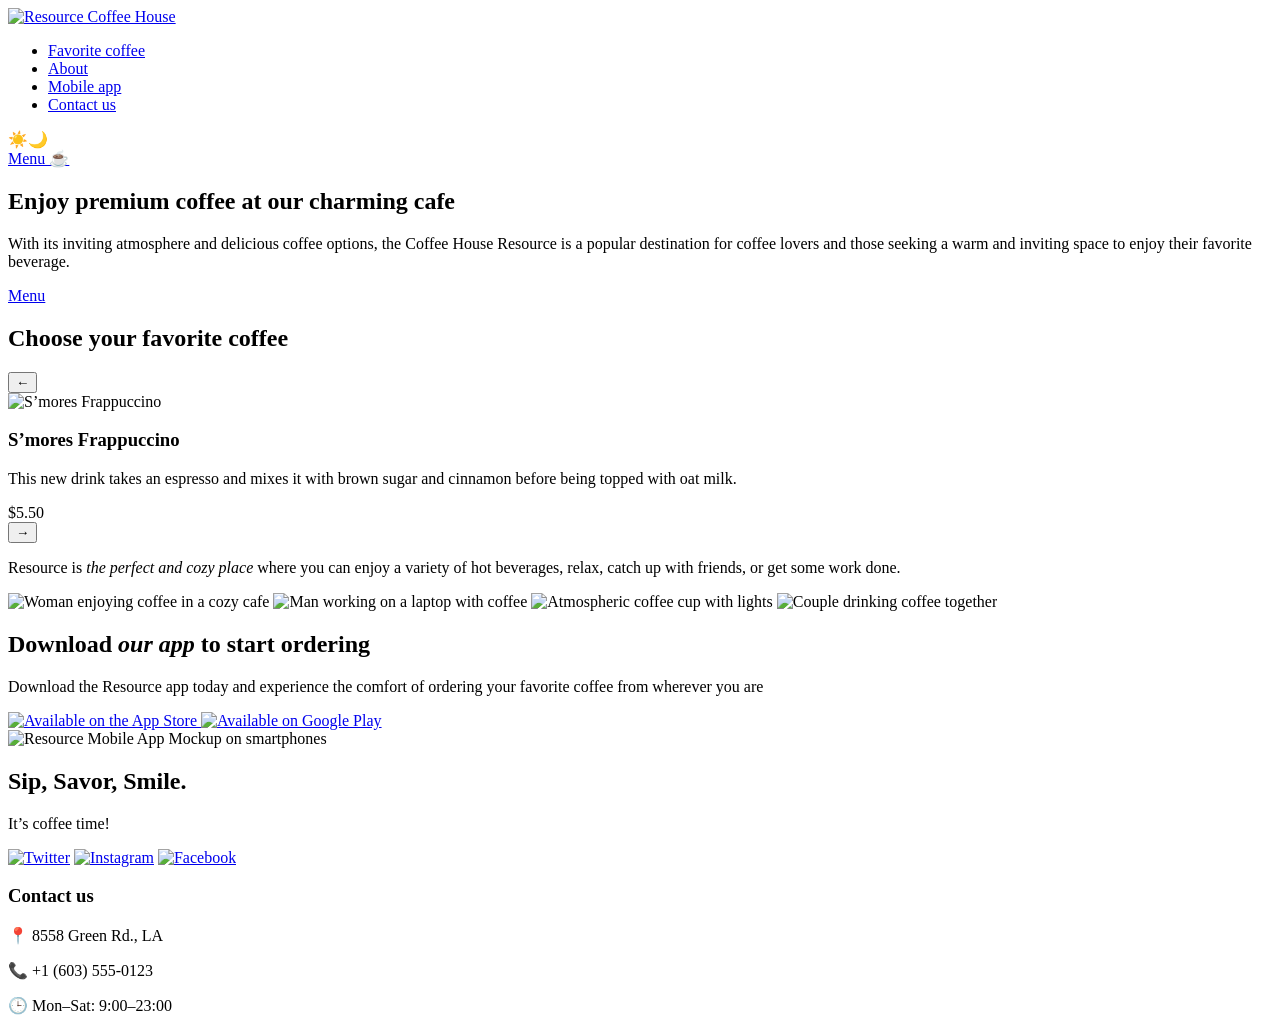
==== index.html @ 3dd4e433 "feat(index): add semantic layout and structure for home page" ====
<!DOCTYPE html>
<html lang="ru">
<head>
    <meta charset="UTF-8">
    <meta name="viewport" content="width=device-width, initial-scale=1.0">
    <title>Resource Coffee House</title>
    <link rel="stylesheet" href="style.css">
</head>

<body>

    <!-- Шапка сайта -->
    <header class="header">
        <nav class="nav">
            <!-- Логотип-картинка -->
            <a href="#" class="logo">
                <img src="logo.png" alt="Resource Coffee House">
            </a>
            
            <!-- Навигационное меню -->
            <ul class="nav-list">
                <li><a href="#favorite">Favorite coffee</a></li>
                <li><a href="#about">About</a></li>
                <li><a href="#mobile">Mobile app</a></li>
                <li><a href="#contact">Contact us</a></li>
            </ul>

            <!-- Правая часть: тема и кнопка меню -->
            <div class="nav-right">
                <div class="theme-switch">☀️🌙</div>
                <a href="#menu" class="menu-link">Menu ☕</a>
            </div>
        </nav>
    </header>

    <!-- Главный экран (Hero) -->
    <main>
        <section class="hero">
            <div class="hero-content">
                <h1>Enjoy premium coffee at our charming cafe</h1>
                <p>With its inviting atmosphere and delicious coffee options, the Coffee House Resource is a popular destination for coffee lovers and those seeking a warm and inviting space to enjoy their favorite beverage.</p>
                <a href="#menu" class="btn">Menu</a>
            </div>
        </section>

    <!-- Секция выбора любимого кофе -->
        <section class="favorite" id="favorite">
            <h2>Choose your favorite coffee</h2>
            <div class="slider-container">
                <button class="slider-btn prev">←</button>
                <div class="coffee-card">
                    <img src="coffee-drink.png" alt="S’mores Frappuccino">
                    <h3>S’mores Frappuccino</h3>
                    <p>This new drink takes an espresso and mixes it with brown sugar and cinnamon before being topped with oat milk.</p>
                    <span class="price">$5.50</span>
                </div>
                <button class="slider-btn next">→</button>
            </div>
        </section>

        <!-- Секция «О нас» (About) -->
        <section class="about" id="about">
            <p class="about-text">
                Resource is <em>the perfect and cozy place</em> where you can enjoy a variety of hot beverages, relax, catch up with friends, or get some work done.
            </p>
            <div class="about-grid">
                <img src="about-1.jpg" alt="Woman enjoying coffee in a cozy cafe">
                <img src="about-2.jpg" alt="Man working on a laptop with coffee">
                <img src="about-3.jpg" alt="Atmospheric coffee cup with lights">
                <img src="about-4.jpg" alt="Couple drinking coffee together">
            </div>
        </section>

        <!-- Секция мобильного приложения (Mobile app) -->
        <section class="mobile-app" id="mobile">
            <div class="app-content">
                <div class="app-info">
                    <h2>Download <em>our app</em> to start ordering</h2>
                    <p>Download the Resource app today and experience the comfort of ordering your favorite coffee from wherever you are</p>
                    <div class="app-buttons">
                        <a href="#" class="store-btn">
                            <img src="app-store.png" alt="Available on the App Store">
                        </a>
                        <a href="#" class="store-btn">
                            <img src="google-play.png" alt="Available on Google Play">
                        </a>
                    </div>
                </div>
                <div class="app-images">
                    <img src="phones-mockup.png" alt="Resource Mobile App Mockup on smartphones">
                </div>
            </div>
        </section>
    </main>
    
        <!-- Подвал сайта (Footer) -->
        <footer class="footer" id="contact">
            <div class="footer-left">
                <h2>Sip, Savor, Smile.</h2>
                <p class="footer-subtitle">It’s coffee time!</p>
                <div class="socials">
                    <a href="#" class="social-icon"><img src="twitter.svg" alt="Twitter"></a>
                    <a href="#" class="social-icon"><img src="instagram.svg" alt="Instagram"></a>
                    <a href="#" class="social-icon"><img src="facebook.svg" alt="Facebook"></a>
                </div>
            </div>
            <div class="footer-right">
                <h3>Contact us</h3>
                <p>📍 8558 Green Rd., LA</p>
                <p>📞 +1 (603) 555-0123</p>
                <p>🕒 Mon–Sat: 9:00–23:00</p>
            </div>
        </footer>

</body>
</html>
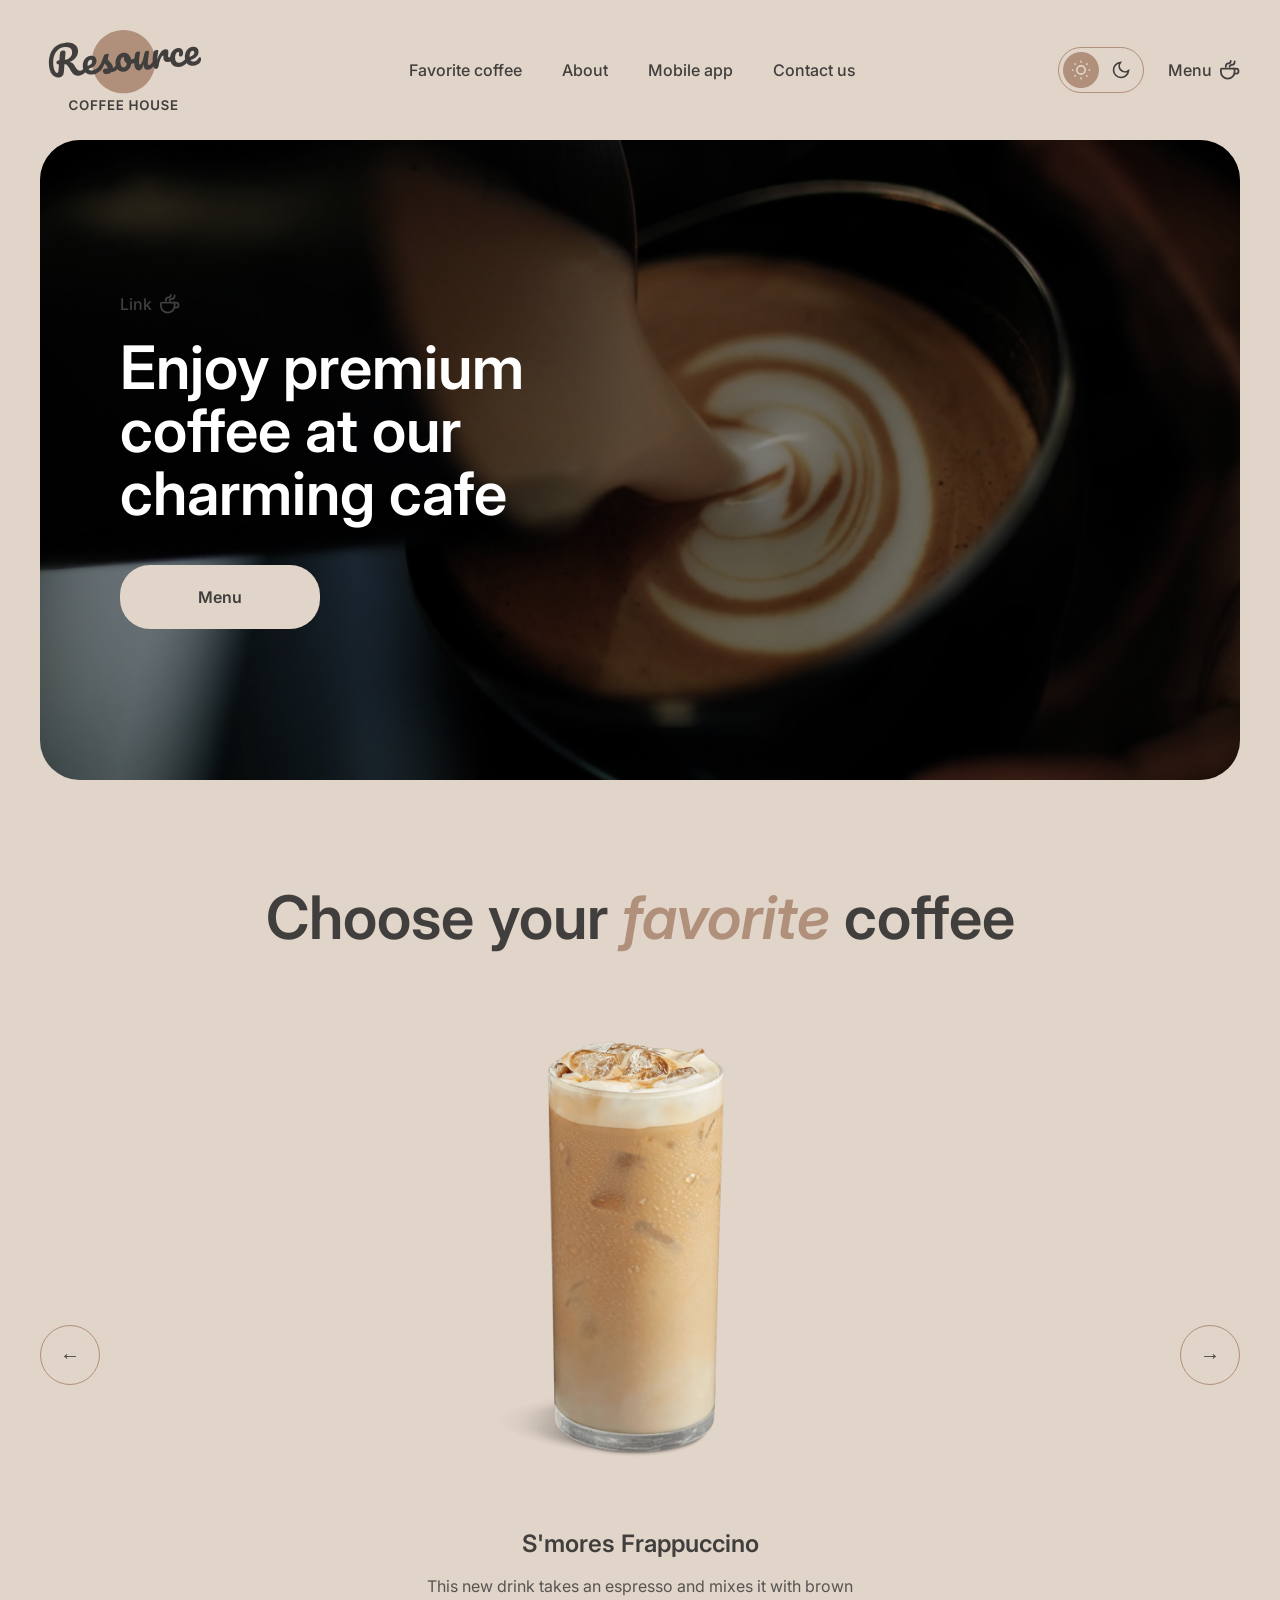
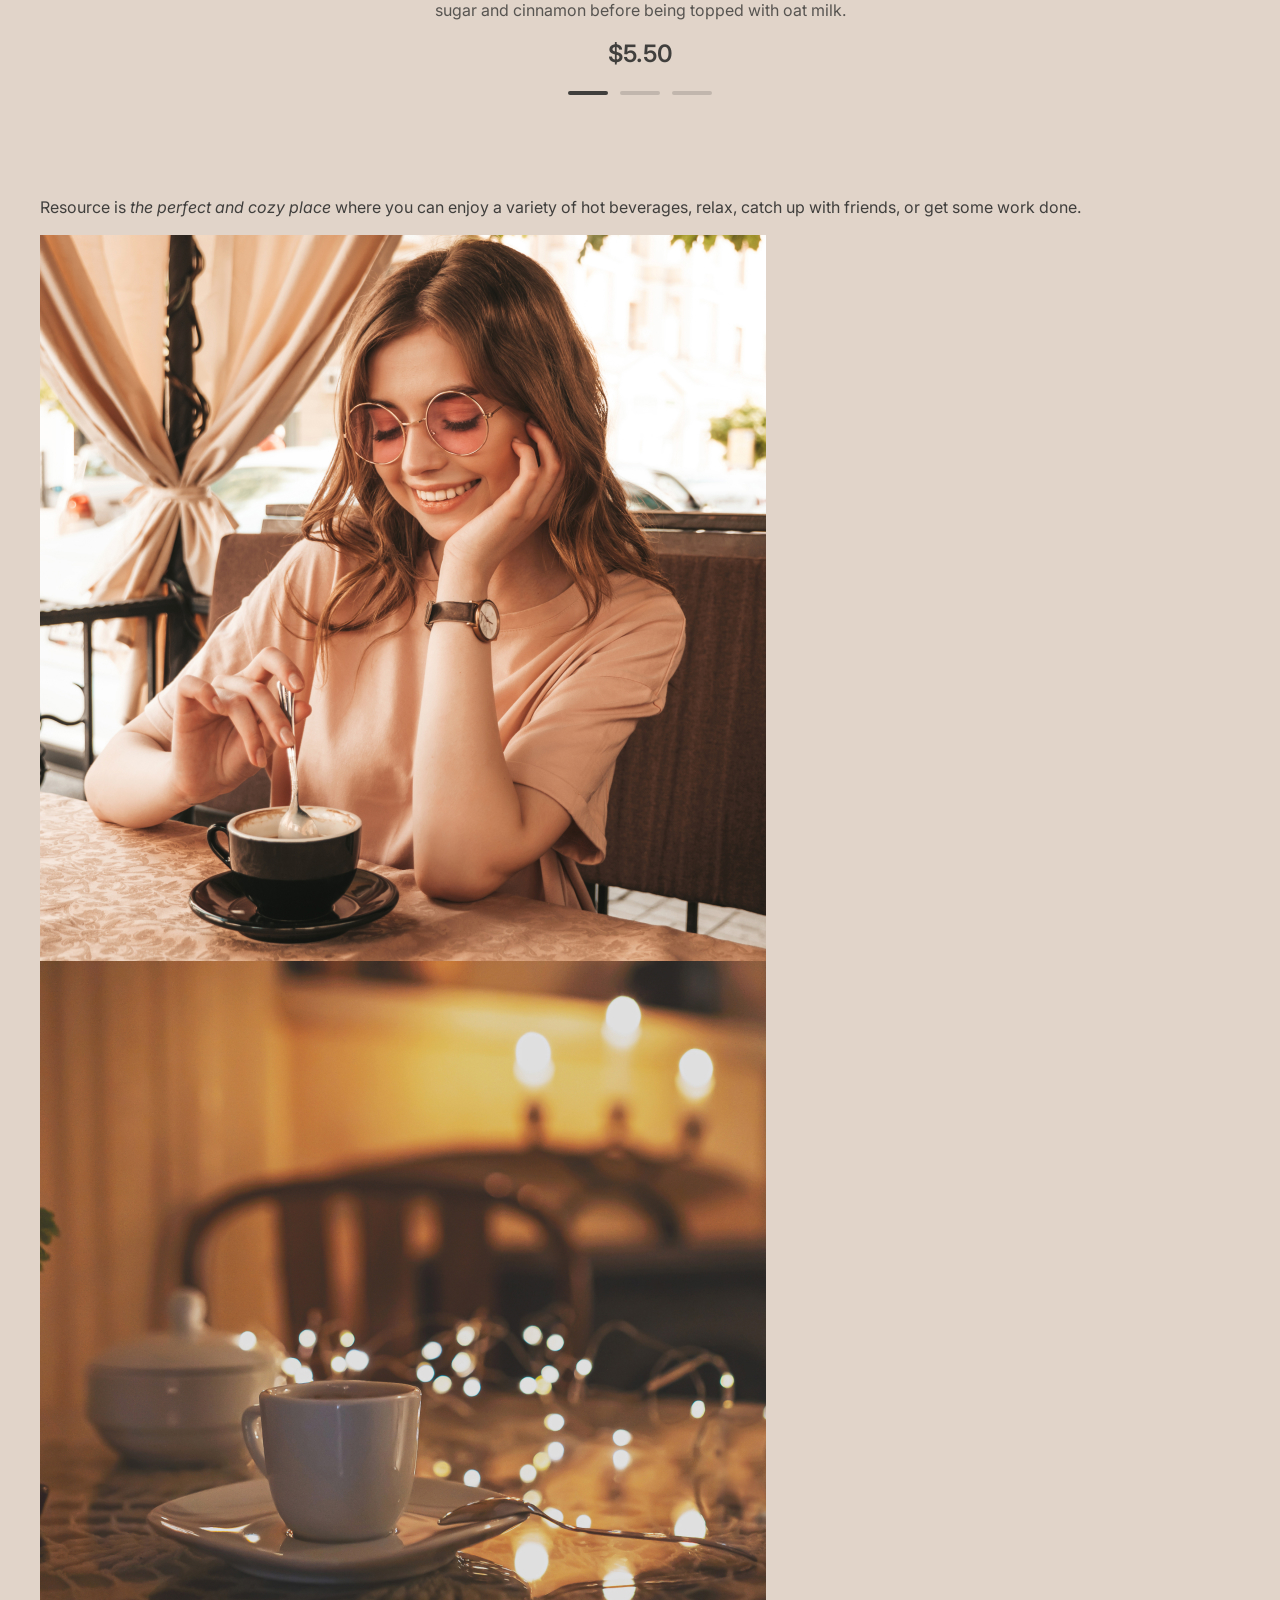
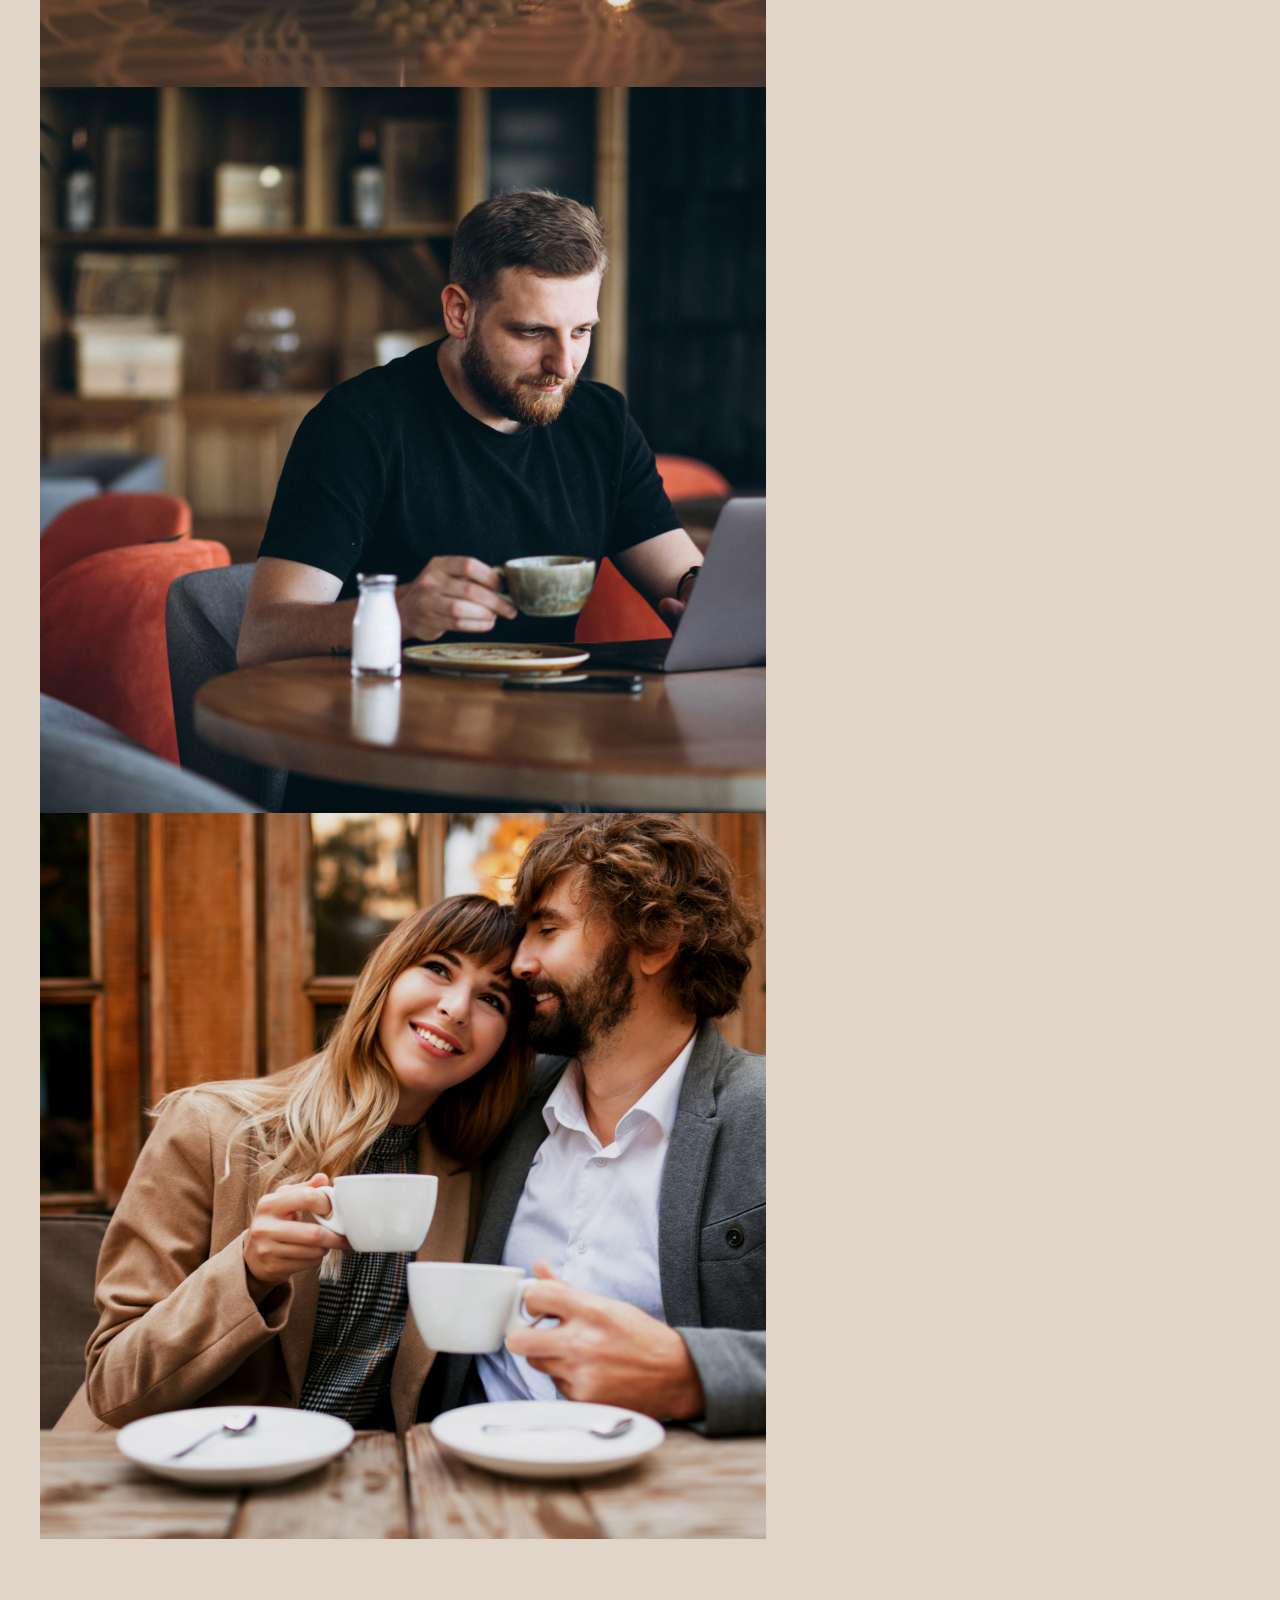
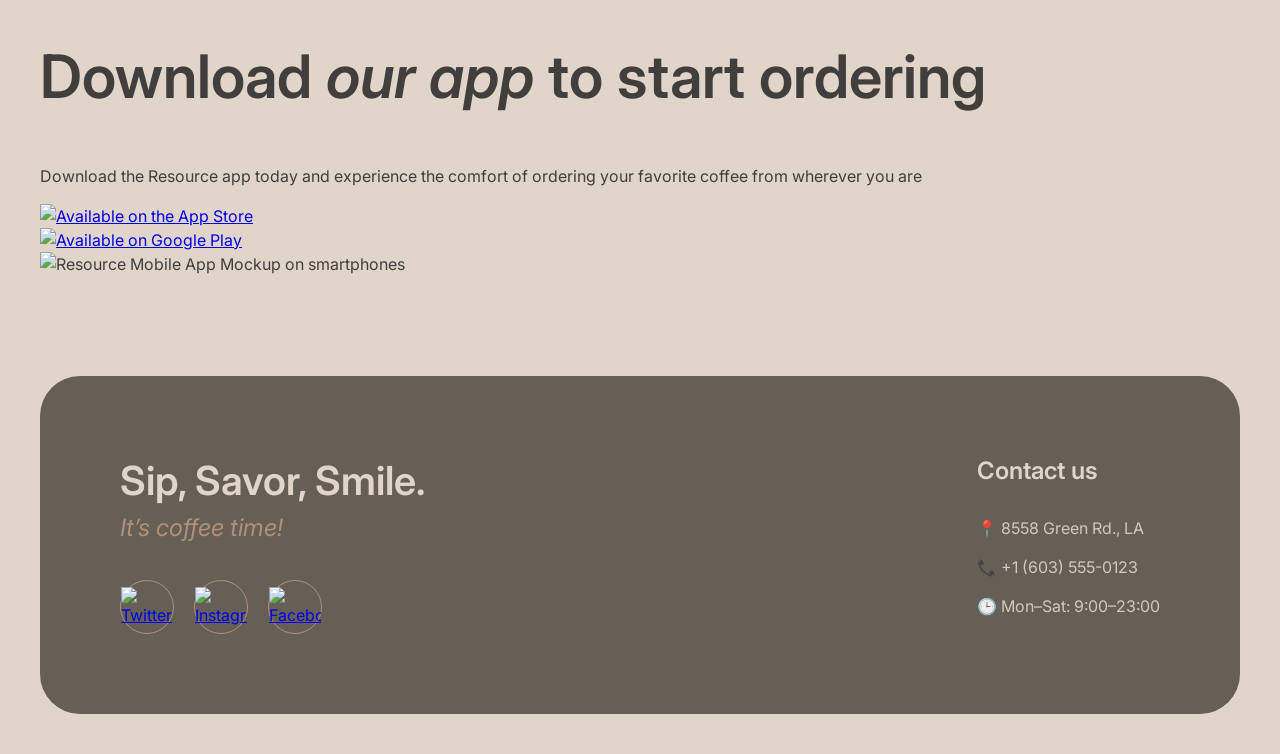
==== commit 8a03335f: "Fix favorite coffee slider layout and adaptive positioning" ====
--- a/index.html
+++ b/index.html
@@ -15,7 +15,7 @@
         <nav class="nav">
             <!-- Логотип-картинка -->
             <a href="#" class="logo">
-                <img src="logo.png" alt="Resource Coffee House">
+                <img src="logo.svg" alt="Resource Coffee House">
             </a>
             
             <!-- Навигационное меню -->
@@ -26,38 +26,72 @@
                 <li><a href="#contact">Contact us</a></li>
             </ul>
 
-            <!-- Правая часть: тема и кнопка меню -->
-            <div class="nav-right">
-                <div class="theme-switch">☀️🌙</div>
-                <a href="#menu" class="menu-link">Menu ☕</a>
-            </div>
+    <!-- Правая часть: тема и кнопка меню -->
+<div class="header-right">
+    <!-- Переключатель темы (солнце и луна) -->
+    <div class="theme-switch">
+        <button class="theme-option active" aria-label="Light mode">
+            <!-- Иконка солнца -->
+            <svg width="20" height="20" viewBox="0 0 24 24" fill="none" stroke="currentColor" stroke-width="2"><circle cx="12" cy="12" r="5"/><path d="M12 1v2M12 21v2M4.22 4.22l1.42 1.42M18.36 18.36l1.42 1.42M1 12h2M21 12h2M4.22 19.78l1.42-1.42M18.36 5.64l1.42-1.42"/></svg>
+        </button>
+        <button class="theme-option" aria-label="Dark mode">
+            <!-- Иконка луны -->
+            <svg width="20" height="20" viewBox="0 0 24 24" fill="none" stroke="currentColor" stroke-width="2"><path d="M21 12.79A9 9 0 1 1 11.21 3 7 7 0 0 0 21 12.79z"/></svg>
+        </button>
+    </div>
+
+    <!-- Кнопка меню с чашечкой -->
+    <a href="menu.html" class="menu-link-btn">
+        Menu
+        <img src="Menu cup.svg" alt="Cup" class="menu-icon">
+    </a>
+</div>
         </nav>
     </header>
 
-    <!-- Главный экран (Hero) -->
-    <main>
-        <section class="hero">
-            <div class="hero-content">
-                <h1>Enjoy premium coffee at our charming cafe</h1>
-                <p>With its inviting atmosphere and delicious coffee options, the Coffee House Resource is a popular destination for coffee lovers and those seeking a warm and inviting space to enjoy their favorite beverage.</p>
-                <a href="#menu" class="btn">Menu</a>
-            </div>
-        </section>
+        <!-- Главный экран (Hero) -->
+        <main>
+            <section class="hero">
+                <div class="hero-content">
+                    <!-- Верхняя ссылка с иконкой чашечки -->
+                    <a href="menu.html" class="hero-link-top">
+                        Link <img src="Menu cup.svg" alt="Cup" class="menu-icon">
+                    </a>
+            
+                     <h1 class="hero-title">Enjoy premium<br>coffee at our<br>charming cafe</h1>
+            
+                     <!-- Большая кнопка Menu размером 200x64px -->
+                    <a href="menu.html" class="hero-btn">Menu</a>
+                </div>
+            </section>
 
     <!-- Секция выбора любимого кофе -->
-        <section class="favorite" id="favorite">
-            <h2>Choose your favorite coffee</h2>
-            <div class="slider-container">
-                <button class="slider-btn prev">←</button>
-                <div class="coffee-card">
-                    <img src="coffee-drink.png" alt="S’mores Frappuccino">
-                    <h3>S’mores Frappuccino</h3>
-                    <p>This new drink takes an espresso and mixes it with brown sugar and cinnamon before being topped with oat milk.</p>
-                    <span class="price">$5.50</span>
-                </div>
-                <button class="slider-btn next">→</button>
+<section class="favorite">
+    <h2>Choose your <em class="accent">favorite</em> coffee</h2>
+
+    <div class="slider-container">
+        <!-- Кнопка «Назад» -->
+        <button class="slider-btn prev" aria-label="Previous slide">&#8592;</button>
+
+        <!-- Карточка напитка -->
+        <div class="coffee-card">
+            <img src="coffee-slider-1.png" alt="S'mores Frappuccino">
+            <h3>S'mores Frappuccino</h3>
+            <p>This new drink takes an espresso and mixes it with brown sugar and cinnamon before being topped with oat milk.</p>
+            <div class="price">$5.50</div>
+
+            <!-- Индикаторы слайдера (3 полоски) -->
+            <div class="slider-pagination">
+                <span class="bullet active"></span>
+                <span class="bullet"></span>
+                <span class="bullet"></span>
             </div>
-        </section>
+        </div>
+
+        <!-- Кнопка «Вперед» -->
+        <button class="slider-btn next" aria-label="Next slide">&#8594;</button>
+    </div>
+</section>
 
         <!-- Секция «О нас» (About) -->
         <section class="about" id="about">
--- a/style.css
+++ b/style.css
@@ -0,0 +1,545 @@
+/* ==========================
+   БАЗОВЫЕ НАСТРОЙКИ И ПЕРЕМЕННЫЕ
+   ========================== */
+@import url('https://fonts.googleapis.com/css2?family=Inter:wght@400;500;600&display=swap');
+
+:root {
+    --text-primary: #403F3D;
+    --text-inverse: #E1D4C9;
+    --accent-color: #B0907A;
+    --bg-color: #E1D4C9;
+    --card-bg: #665F55;
+    --overlay-bg: rgba(64, 63, 61, 0.8);
+    --border-primary: #C1B6AD;
+    --border-inverse: #665F55;
+    --footer-bg: #665F55;
+    --footer-text: #E1D4C9;
+}
+
+.dark-theme {
+    --text-primary: #E1D4C9;
+    --text-inverse: #E1D4C9;
+    --accent-color: #B0907A;
+    --bg-color: #292826;
+    --card-bg: #403F3D;
+    --overlay-bg: rgba(41, 40, 38, 0.8);
+    --border-primary: #665F55;
+    --border-inverse: #C1B6AD;
+    --footer-bg: #403F3D;
+    --footer-text: #E1D4C9;
+}
+
+*, *::before, *::after {
+    box-sizing: border-box;
+}
+
+body {
+    margin: 0;
+    /* Сверху 20px (до шапки), по бокам 40px, снизу 40px (от футера до края) */
+    padding: 20px 40px 40px 40px;
+    background-color: var(--bg-color);
+    color: var(--text-primary);
+    font-family: 'Inter', sans-serif;
+    font-size: 16px;
+    font-weight: 400;
+    line-height: 150%;
+    transition: background-color 0.3s ease, color 0.3s ease;
+}
+
+/* Типографика */
+h1, .heading-1 { font-size: 72px; font-weight: 600; line-height: 105%; }
+h2, .heading-2 { font-size: 60px; font-weight: 600; line-height: 125%; }
+h3, .heading-3 { font-size: 24px; font-weight: 600; line-height: 125%; }
+h1 em, h2 em, .accent { font-style: italic; }
+
+img {
+    max-width: 100%;
+    display: block;
+}
+
+/* ==========================
+   ШАПКА (HEADER)
+   ========================== */
+.header {
+    width: 100%;
+    margin-bottom: 20px; /* 20px от шапки до Hero-блока */
+    display: flex;
+    justify-content: space-between;
+    align-items: center;
+}
+
+.nav {
+    width: 100%;
+    display: flex;
+    align-items: center;
+    justify-content: space-between;
+}
+
+.logo img {
+    height: 100px; 
+    display: block;
+}
+
+.nav-list {
+    display: flex;
+    gap: 40px;
+    list-style: none;
+    margin: 0;
+    padding: 0;
+}
+
+.nav-list a {
+    text-decoration: none;
+    color: var(--text-primary);
+    font-size: 16px;
+    font-weight: 500;
+    transition: color 0.2s ease;
+}
+
+.nav-list a:hover {
+    color: var(--accent-color);
+    text-decoration: underline;
+}
+
+.header-right {
+    display: flex;
+    align-items: center;
+    gap: 24px;
+}
+
+/* Переключатель темы */
+.theme-switch {
+    display: flex;
+    align-items: center;
+    background: transparent;
+    border: 1px solid var(--accent-color);
+    border-radius: 30px;
+    padding: 4px;
+    gap: 4px;
+}
+
+.theme-option {
+    background: none;
+    border: none;
+    cursor: pointer;
+    width: 36px;
+    height: 36px;
+    border-radius: 50%;
+    display: flex;
+    align-items: center;
+    justify-content: center;
+    color: var(--text-primary);
+    transition: background 0.2s ease, color 0.2s ease;
+}
+
+.theme-option.active {
+    background-color: var(--accent-color);
+    color: var(--bg-color);
+}
+
+/* Кнопка Меню в шапке */
+.menu-link-btn {
+    display: flex;
+    align-items: center;
+    gap: 8px;
+    text-decoration: none;
+    color: var(--text-primary);
+    font-size: 16px;
+    font-weight: 500;
+    position: relative;
+    transition: color 0.2s ease;
+}
+
+.menu-link-btn:hover {
+    color: var(--accent-color);
+}
+
+.menu-link-btn::after {
+    content: '';
+    position: absolute;
+    bottom: -4px;
+    left: 0;
+    width: 0;
+    height: 2px;
+    background-color: var(--accent-color);
+    transition: width 0.3s ease;
+}
+
+.menu-link-btn:hover::after {
+    width: 100%;
+}
+
+.menu-icon {
+    width: 20px;
+    height: 20px;
+    object-fit: contain;
+}
+
+/* ==========================
+   ГЛАВНЫЙ БЛОК (HERO)
+   ========================== */
+.hero {
+    position: relative;
+    width: 100%;
+    min-height: 640px;
+    background-image: url('img-hero.jpg');
+    background-size: cover;
+    background-position: center;
+    border-radius: 40px;
+    overflow: hidden;
+    display: flex;
+    align-items: center;
+    padding: 0 80px;
+    margin-bottom: 100px; /* Ровно 100px от Hero до следующего блока */
+}
+
+.hero::before {
+    content: '';
+    position: absolute;
+    inset: 0;
+    background-color: rgba(0, 0, 0, 0.4);
+    z-index: 1;
+}
+
+.hero-content {
+    position: relative;
+    z-index: 2;
+    color: #ffffff;
+    max-width: 530px;
+}
+
+.hero-subtitle {
+    display: inline-block;
+    margin-bottom: 20px;
+    font-size: 16px;
+}
+
+.hero-title {
+    font-size: 60px;
+    line-height: 1.05;
+    font-weight: 600;
+    margin: 0 0 40px 0;
+}
+
+/* ==========================
+   ОСТАЛЬНЫЕ СЕКЦИИ (.favorite, .about, .mobile-app)
+   ========================== */
+.favorite,
+.about,
+.mobile-app {
+    width: 100%;
+    margin-bottom: 100px; /* Строго 100px между всеми блоками */
+}
+
+/* ==========================
+   ПОДВАЛ (FOOTER)
+   ========================== */
+.footer {
+    width: 100%;
+    background-color: var(--footer-bg);
+    color: var(--footer-text);
+    border-radius: 40px;
+    padding: 80px;
+    display: flex;
+    justify-content: space-between;
+    gap: 40px;
+    margin-bottom: 0; /* Отступ снизу до края экрана (40px) уже задан в body.padding */
+}
+
+.footer-left {
+    max-width: 530px;
+}
+
+.footer-left h2 {
+    font-size: 40px;
+    font-weight: 600;
+    margin: 0 0 10px 0;
+}
+
+.footer-subtitle {
+    font-size: 24px;
+    color: var(--accent-color);
+    font-style: italic;
+    margin: 0 0 40px 0;
+}
+
+.socials {
+    display: flex;
+    gap: 20px;
+}
+
+.social-icon {
+    width: 54px;
+    height: 54px;
+    border: 1px solid var(--accent-color);
+    border-radius: 50%;
+    display: flex;
+    align-items: center;
+    justify-content: center;
+    transition: background-color 0.2s ease;
+}
+
+.social-icon:hover {
+    background-color: var(--accent-color);
+}
+
+.footer-right {
+    max-width: 400px;
+}
+
+.footer-right h3 {
+    font-size: 24px;
+    font-weight: 600;
+    margin: 0 0 30px 0;
+}
+
+.footer-right p {
+    font-size: 16px;
+    margin: 0 0 15px 0;
+    opacity: 0.9;
+}
+
+/* ==========================
+   АДАПТИВНОСТЬ (МОБИЛЬНЫЕ)
+   ========================== */
+@media (max-width: 768px) {
+    body {
+        padding: 10px 20px 20px 20px;
+    }
+    
+    .nav-list {
+        display: none; /* На мобилках скрываем десктопное меню */
+    }
+
+    .hero-title {
+        font-size: 42px;
+    }
+
+    .footer {
+        flex-direction: column;
+        padding: 40px 20px;
+    }
+}
+
+/* Верхняя ссылка в Hero-блоке (ведет себя как кнопка Menu в шапке с подчеркиванием) */
+.hero-link-top {
+    display: inline-flex;
+    align-items: center;
+    gap: 8px;
+    text-decoration: none;
+    color: #403F3D; /* Белый цвет на фоне картинки */
+    font-size: 16px;
+    font-weight: 500;
+    position: relative;
+    margin-bottom: 20px;
+    transition: color 0.2s ease;
+}
+
+.hero-link-top:hover {
+    color: var(--accent-color);
+}
+
+.hero-link-top::after {
+    content: '';
+    position: absolute;
+    bottom: -4px;
+    left: 0;
+    width: 0;
+    height: 2px;
+    background-color: var(--accent-color);
+    transition: width 0.3s ease;
+}
+
+.hero-link-top:hover::after {
+    width: 100%;
+}
+
+/* Большая кнопка Menu внизу Hero-блока (200x64px) */
+.hero-btn {
+    display: inline-flex;
+    align-items: center;
+    justify-content: center;
+    width: 200px;
+    height: 64px;
+    background-color: #E1D4C9; /* Цвет капсулы из макета */
+    color: #403F3D;
+    border-radius: 30px; /* Плавное скругление по краям */
+    text-decoration: none;
+    font-size: 16px;
+    font-weight: 600;
+    transition: background-color 0.2s ease, opacity 0.2s ease;
+}
+
+.hero-btn:hover {
+    background-color: #ffffff;
+    opacity: 1;
+}
+
+/* ==========================
+   СТИЛИ СЕКЦИИ FAVORITE COFFEE
+   ========================== */
+
+.favorite {
+    width: 100%;
+    margin-bottom: 100px;
+    text-align: center;
+}
+
+.favorite h2 {
+    font-size: 60px;
+    font-weight: 600;
+    line-height: 125%;
+    margin-bottom: 60px;
+    color: var(--text-primary);
+}
+
+/* Выделение слова favorite курсивом и акцентным цветом */
+.favorite h2 .accent {
+    font-style: italic;
+    color: var(--accent-color);
+}
+
+/* ==========================
+   СЕКЦИЯ FAVORITE COFFEE (ФЛЕКС-СЛАЙДЕР)
+   ========================== */
+.favorite {
+    width: 100%;
+    margin-bottom: 100px;
+    text-align: center;
+}
+
+.favorite h2 {
+    font-size: 60px;
+    font-weight: 600;
+    line-height: 125%;
+    margin-bottom: 60px;
+    color: var(--text-primary);
+}
+
+.favorite h2 .accent {
+    font-style: italic;
+    color: var(--accent-color);
+}
+
+/* Выстраиваем кнопки и карточку в ряд по центру */
+.slider-container {
+    position: relative;
+    display: flex;
+    align-items: center;
+    justify-content: center;
+    width: 100%;
+    margin: 0 auto;
+}
+
+/* Карточка напитка */
+.coffee-card {
+    display: flex;
+    flex-direction: column;
+    align-items: center;
+    text-align: center;
+    width: 100%;
+    max-width: 500px;
+}
+
+.coffee-card img {
+    height: 460px;
+    max-width: 100%;
+    object-fit: contain;
+    margin-bottom: 30px;
+}
+
+.coffee-card h3 {
+    font-size: 24px;
+    font-weight: 600;
+    margin-bottom: 15px;
+    color: var(--text-primary);
+}
+
+.coffee-card p {
+    font-size: 16px;
+    line-height: 150%;
+    max-width: 440px;
+    margin: 0 auto 20px auto;
+    opacity: 0.85;
+    color: var(--text-primary);
+}
+
+.coffee-card .price {
+    font-size: 24px;
+    font-weight: 600;
+    color: var(--text-primary);
+    margin-bottom: 25px;
+}
+
+/* Кнопки слайдера  */
+.slider-btn {
+    position: absolute;
+    top: 50%;
+    transform: translateY(-50%);
+
+    width: 60px;
+    height: 60px;
+
+    background: transparent;
+    border: 1px solid var(--accent-color);
+    border-radius: 50%;
+
+    cursor: pointer;
+
+    display: flex;
+    align-items: center;
+    justify-content: center;
+
+    font-size: 20px;
+    color: var(--text-primary);
+
+    transition: background-color 0.2s ease, color 0.2s ease;
+}
+
+.slider-btn.prev {
+    left: 0;
+}
+
+.slider-btn.next {
+    right: 0;
+}
+
+.slider-btn:hover {
+    background-color: var(--accent-color);
+    color: var(--bg-color);
+}
+
+/* Индикаторы слайдера (3 полоски внизу) */
+.slider-pagination {
+    display: flex;
+    gap: 12px;
+    justify-content: center;
+    align-items: center;
+}
+
+.slider-pagination .bullet {
+    width: 40px;
+    height: 4px;
+    background-color: var(--border-primary);
+    border-radius: 2px;
+    transition: background-color 0.3s ease;
+}
+
+.slider-pagination .bullet.active {
+    background-color: var(--text-primary);
+}
+
+/* Адаптивность для мобильных устройств */
+@media (max-width: 768px) {
+    .slider-container {
+        gap: 20px; /* Уменьшаем отступ на мобилках */
+    }
+    .slider-btn {
+        width: 40px;
+        height: 40px;
+        font-size: 16px;
+    }
+    .coffee-card img {
+        height: 320px;
+    }
+}
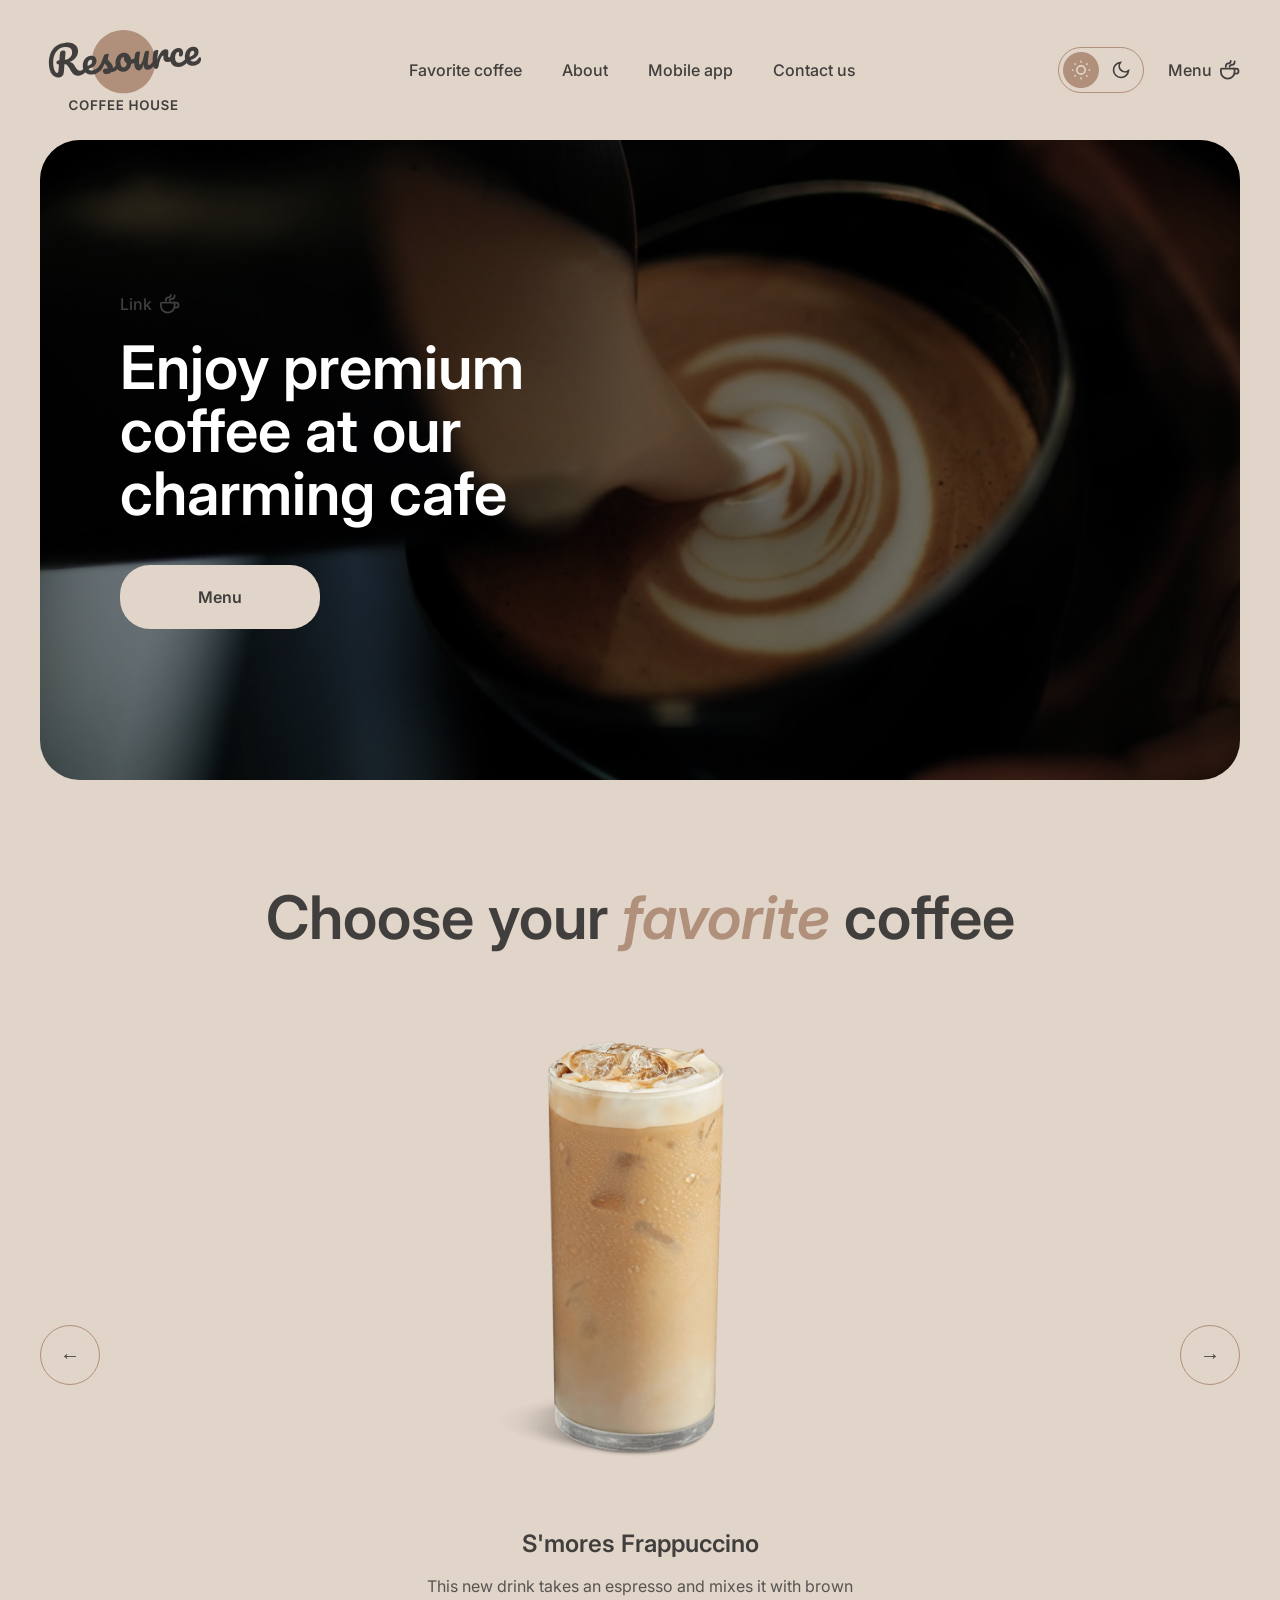
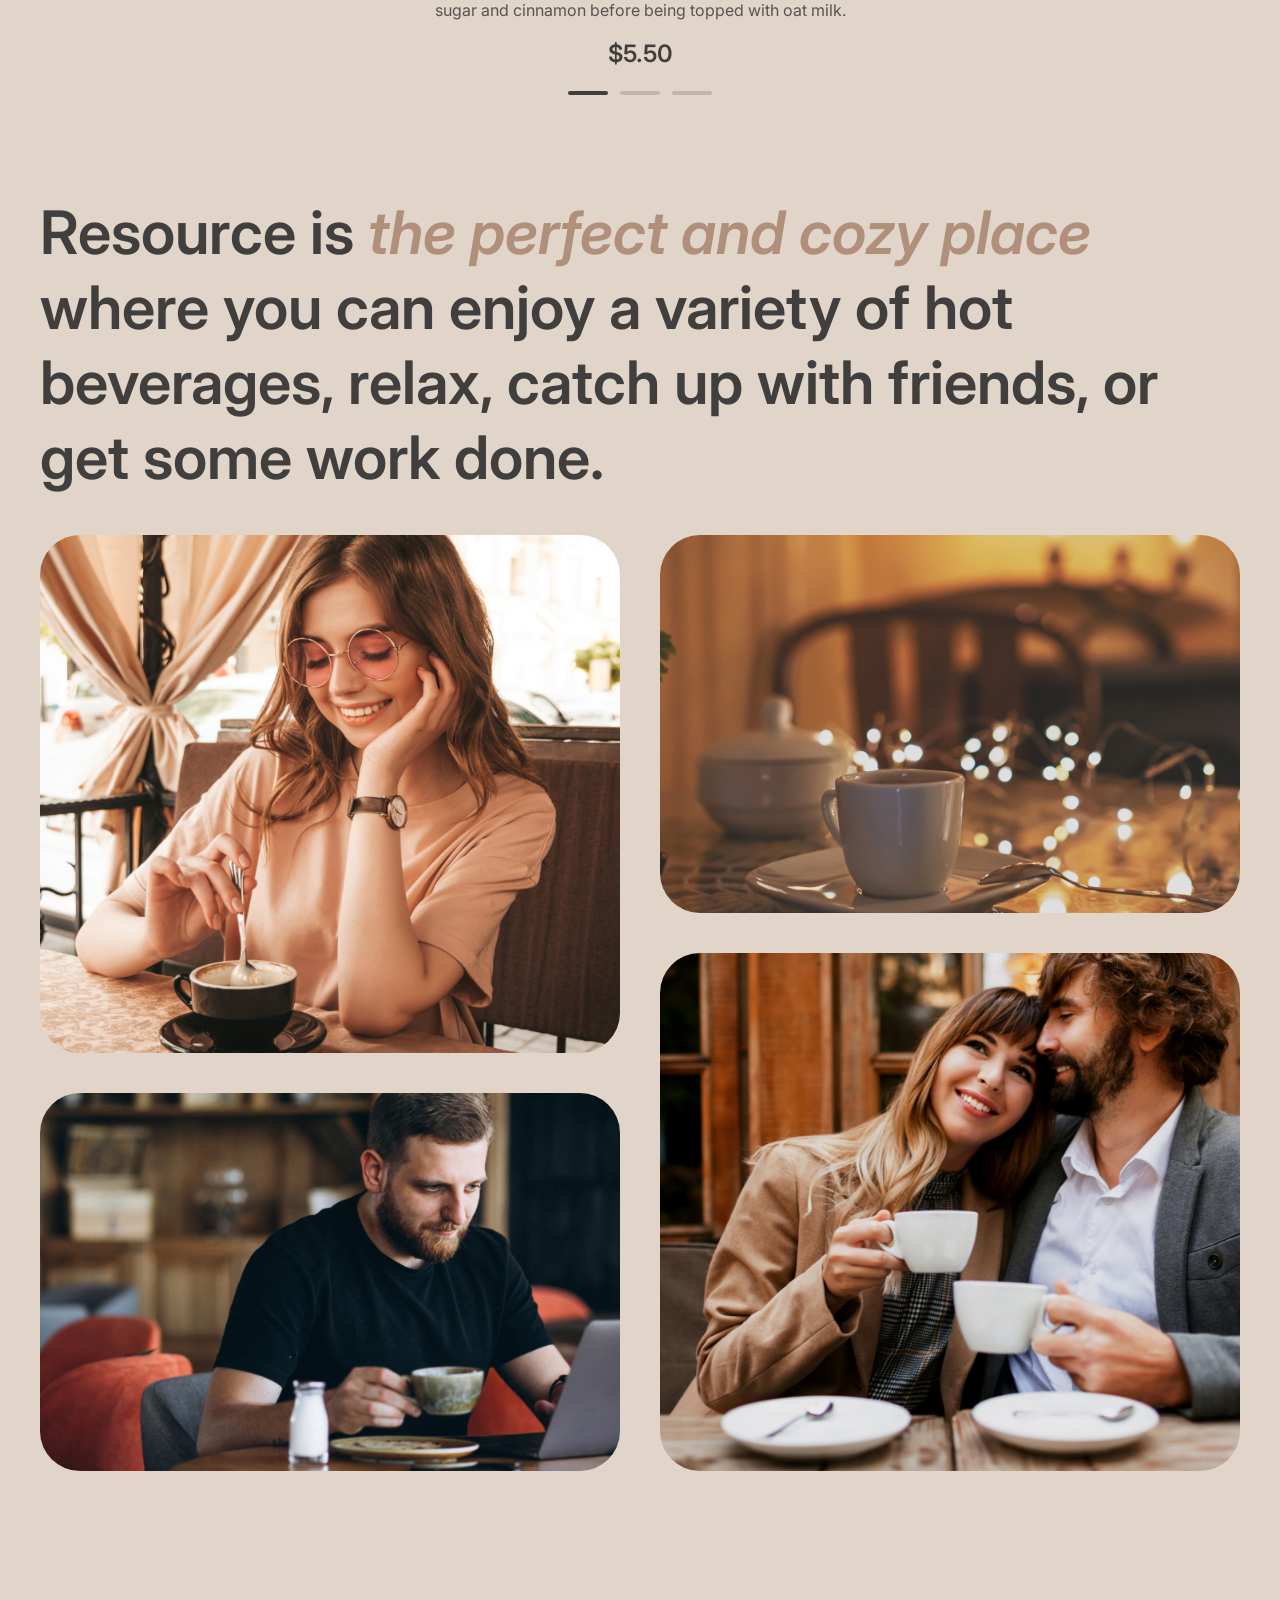
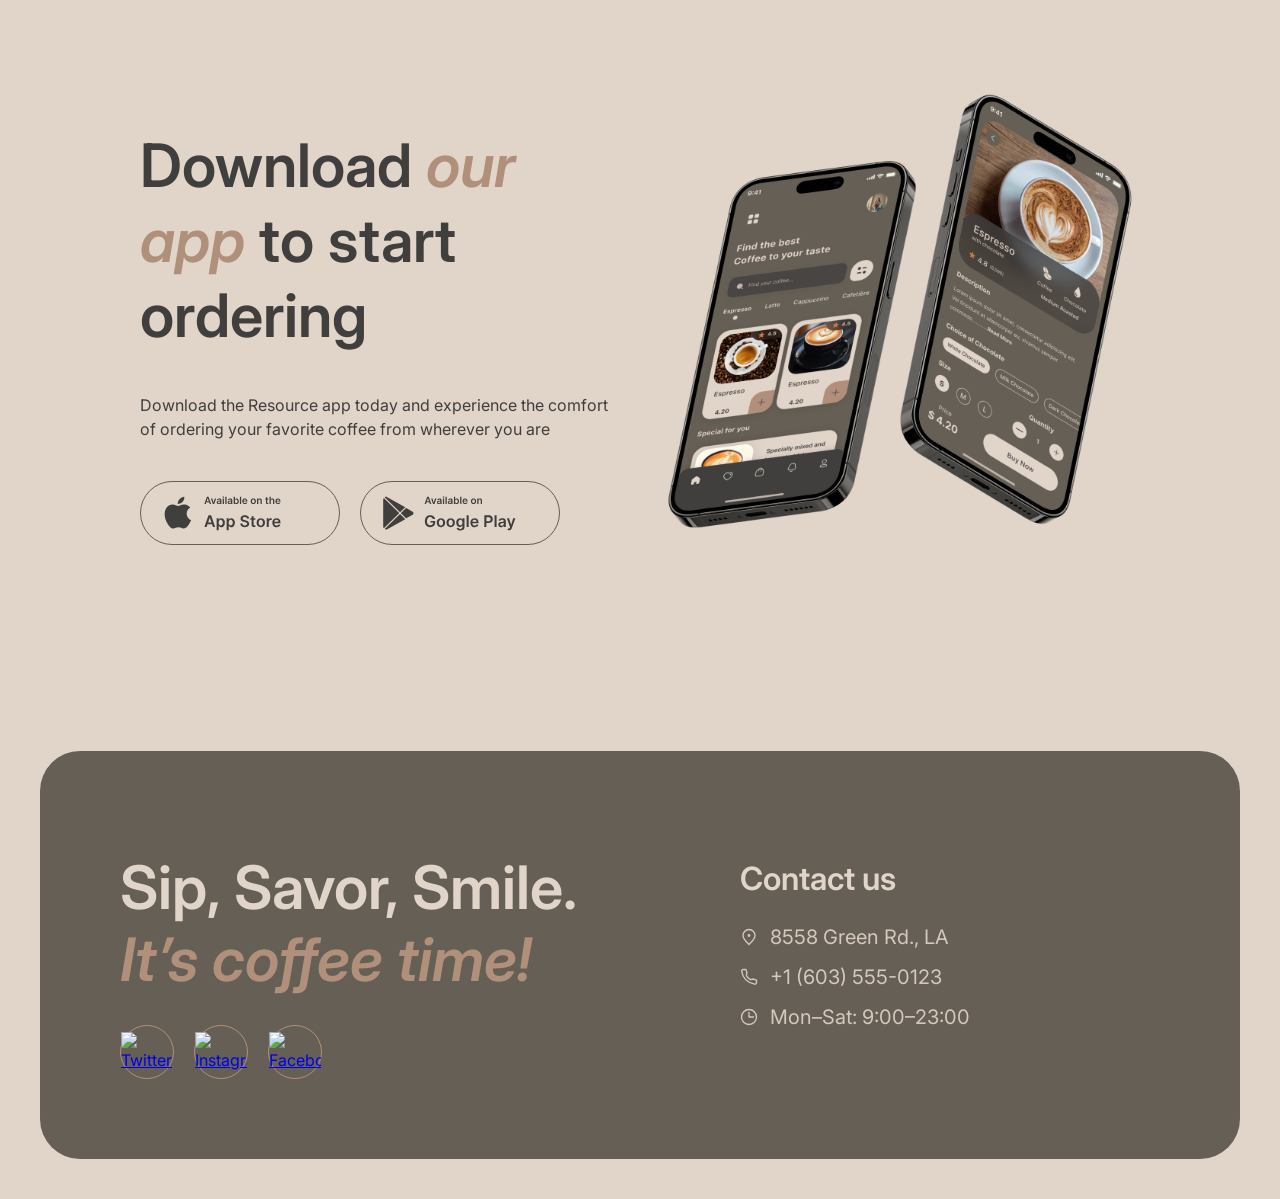
==== commit 8dab0b97: "style: refine footer section" ====
--- a/index.html
+++ b/index.html
@@ -99,32 +99,52 @@
                 Resource is <em>the perfect and cozy place</em> where you can enjoy a variety of hot beverages, relax, catch up with friends, or get some work done.
             </p>
             <div class="about-grid">
-                <img src="about-1.jpg" alt="Woman enjoying coffee in a cozy cafe">
-                <img src="about-2.jpg" alt="Man working on a laptop with coffee">
-                <img src="about-3.jpg" alt="Atmospheric coffee cup with lights">
-                <img src="about-4.jpg" alt="Couple drinking coffee together">
+
+                <div class="about-column left-column">
+                    <img src="about-1.jpg" alt="">
+                    <img src="about-3.jpg" alt="">
+                </div>
+
+                <div class="about-column right-column">
+                    <img src="about-2.jpg" alt="">
+                    <img src="about-4.jpg" alt="">
+                </div>
+
             </div>
         </section>
 
         <!-- Секция мобильного приложения (Mobile app) -->
         <section class="mobile-app" id="mobile">
+
             <div class="app-content">
+
                 <div class="app-info">
-                    <h2>Download <em>our app</em> to start ordering</h2>
-                    <p>Download the Resource app today and experience the comfort of ordering your favorite coffee from wherever you are</p>
-                    <div class="app-buttons">
+                    <h2>
+                        Download <em>our app</em> to start ordering
+                    </h2>
+
+                    <p>
+                        Download the Resource app today and experience the comfort of ordering your favorite coffee from wherever you are
+                    </p>
+
+                   <div class="app-buttons">
                         <a href="#" class="store-btn">
-                            <img src="app-store.png" alt="Available on the App Store">
+                            <img src="AppState-default.svg">
                         </a>
+
                         <a href="#" class="store-btn">
-                            <img src="google-play.png" alt="Available on Google Play">
+                            <img src="GoogleState-default.svg">
                         </a>
                     </div>
                 </div>
+
+
                 <div class="app-images">
-                    <img src="phones-mockup.png" alt="Resource Mobile App Mockup on smartphones">
+                    <img src="mobile-screens.png">
                 </div>
+
             </div>
+
         </section>
     </main>
     
@@ -140,10 +160,24 @@
                 </div>
             </div>
             <div class="footer-right">
+
                 <h3>Contact us</h3>
-                <p>📍 8558 Green Rd., LA</p>
-                <p>📞 +1 (603) 555-0123</p>
-                <p>🕒 Mon–Sat: 9:00–23:00</p>
+
+                 <p>
+                    <img src="pin-alt.svg" alt="">
+                    8558 Green Rd., LA
+                </p>
+
+                <p>
+                    <img src="phone.svg" alt="">
+                     +1 (603) 555-0123
+                </p>
+
+                <p>
+                    <img src="clock.svg" alt="">
+                    Mon–Sat: 9:00–23:00
+                </p>
+
             </div>
         </footer>
 
--- a/style.css
+++ b/style.css
@@ -232,6 +232,81 @@
 }
 
 /* ==========================
+   MOBILE APP SECTION
+   ========================== */
+
+.mobile-app {
+    background-color: var(--container-bg);
+    border-radius: 40px;
+    padding: 100px;
+}
+
+
+.app-content {
+    display: flex;
+    align-items: center;
+    justify-content: space-between;
+    gap: 40px;
+}
+
+
+/* Левая часть */
+
+.app-info {
+    width: 50%;
+}
+
+
+.app-info h2 {
+    font-size: 60px;
+    line-height: 125%;
+    font-weight: 600;
+    margin-bottom: 40px;
+}
+
+
+.app-info h2 em {
+    font-style: italic;
+    color: var(--accent-color);
+}
+
+
+.app-info p {
+    margin-bottom: 40px;
+    max-width: 600px;
+}
+
+
+/* Кнопки */
+
+.app-buttons {
+    display: flex;
+    gap: 20px;
+}
+
+
+.store-btn img {
+    width: 200px;
+    height: auto;
+}
+
+
+/* Правая часть */
+
+.app-images {
+    width: 50%;
+    display: flex;
+    justify-content: flex-end;
+}
+
+
+.app-images img {
+    width: 100%;
+    max-width: 600px;
+    height: auto;
+}
+
+/* ==========================
    ПОДВАЛ (FOOTER)
    ========================== */
 .footer {
@@ -241,26 +316,40 @@
     border-radius: 40px;
     padding: 80px;
     display: flex;
-    justify-content: space-between;
-    gap: 40px;
+    justify-content: flex-start;
+    gap: 100px;
     margin-bottom: 0; /* Отступ снизу до края экрана (40px) уже задан в body.padding */
 }
 
 .footer-left {
-    max-width: 530px;
+    width: 50%;
 }
 
 .footer-left h2 {
-    font-size: 40px;
-    font-weight: 600;
-    margin: 0 0 10px 0;
+   font-size: 60px;
+    font-weight: 600;
+    line-height: 20%;
+    margin-bottom: 10px;
 }
 
 .footer-subtitle {
-    font-size: 24px;
+    font-size: 60px;
+    font-weight: 600;
+    line-height: 20%;
+    font-style: italic;
     color: var(--accent-color);
-    font-style: italic;
-    margin: 0 0 40px 0;
+}
+
+.footer-right p {
+    display: flex;
+    align-items: center;
+    gap: 12px;
+}
+
+
+.footer-right img {
+    width: 18px;
+    height: 18px;
 }
 
 .socials {
@@ -284,44 +373,28 @@
 }
 
 .footer-right {
-    max-width: 400px;
+    width: 30%;
 }
 
 .footer-right h3 {
-    font-size: 24px;
-    font-weight: 600;
-    margin: 0 0 30px 0;
+    font-size: 32px;
+    font-weight: 600;
+    line-height: 100%;
+    margin-bottom: 32px;
 }
 
 .footer-right p {
-    font-size: 16px;
-    margin: 0 0 15px 0;
+    font-size: 20px;
+    font-weight: 400;
+    line-height: 100%;
+    display: flex;
+    align-items: center;
+    gap: 12px;
+    margin-bottom: 20px;
     opacity: 0.9;
 }
 
-/* ==========================
-   АДАПТИВНОСТЬ (МОБИЛЬНЫЕ)
-   ========================== */
-@media (max-width: 768px) {
-    body {
-        padding: 10px 20px 20px 20px;
-    }
-    
-    .nav-list {
-        display: none; /* На мобилках скрываем десктопное меню */
-    }
-
-    .hero-title {
-        font-size: 42px;
-    }
-
-    .footer {
-        flex-direction: column;
-        padding: 40px 20px;
-    }
-}
-
-/* Верхняя ссылка в Hero-блоке (ведет себя как кнопка Menu в шапке с подчеркиванием) */
+/* Верхняя ссылка в Hero-блоке Link (ведет себя как кнопка Menu в шапке с подчеркиванием) */
 .hero-link-top {
     display: inline-flex;
     align-items: center;
@@ -376,35 +449,9 @@
 }
 
 /* ==========================
-   СТИЛИ СЕКЦИИ FAVORITE COFFEE
-   ========================== */
-
+   СЕКЦИЯ FAVORITE COFFEE (ФЛЕКС-СЛАЙДЕР)
+   ========================== */
 .favorite {
-    width: 100%;
-    margin-bottom: 100px;
-    text-align: center;
-}
-
-.favorite h2 {
-    font-size: 60px;
-    font-weight: 600;
-    line-height: 125%;
-    margin-bottom: 60px;
-    color: var(--text-primary);
-}
-
-/* Выделение слова favorite курсивом и акцентным цветом */
-.favorite h2 .accent {
-    font-style: italic;
-    color: var(--accent-color);
-}
-
-/* ==========================
-   СЕКЦИЯ FAVORITE COFFEE (ФЛЕКС-СЛАЙДЕР)
-   ========================== */
-.favorite {
-    width: 100%;
-    margin-bottom: 100px;
     text-align: center;
 }
 
@@ -529,17 +576,138 @@
     background-color: var(--text-primary);
 }
 
+/* ==========================
+   ABOUT SECTION
+   ========================== */
+
+.about {
+    width: 100%;
+    margin-bottom: 100px;
+}
+
+
+/* Текст блока */
+
+.about-text {
+    font-size: 60px;
+    font-weight: 600;
+    line-height: 125%;
+    margin: 0 0 40px 0;
+    color: var(--text-primary);
+}
+
+
+.about-text em {
+    font-style: italic;
+    color: var(--accent-color);
+}
+
+
+/* Галерея */
+
+.about-grid {
+    display: grid;
+    grid-template-columns: repeat(2, 1fr);
+    gap: 40px;
+}
+
+
+/* Каждая колонка отдельно */
+
+.about-column {
+    display: flex;
+    flex-direction: column;
+    gap: 40px;
+}
+
+
+/* Фото */
+
+.about-column img {
+    width: 100%;
+    object-fit: cover;
+    border-radius: 40px;
+}
+
+
+/* Левая колонка */
+
+.left-column img:first-child {
+    aspect-ratio: 660 / 590;
+}
+
+.left-column img:last-child {
+    aspect-ratio: 660 / 430;
+}
+
+
+/* Правая колонка */
+
+.right-column {
+    padding-top: 0;
+}
+
+.right-column img:first-child {
+    aspect-ratio: 660 / 430;
+}
+
+.right-column img:last-child {
+    aspect-ratio: 660 / 590;
+}
+
 /* Адаптивность для мобильных устройств */
 @media (max-width: 768px) {
-    .slider-container {
-        gap: 20px; /* Уменьшаем отступ на мобилках */
-    }
-    .slider-btn {
+
+    .slider-btn { /* Слайдер 2 блок */
         width: 40px;
         height: 40px;
         font-size: 16px;
     }
-    .coffee-card img {
+    .coffee-card img { /* Картинка напитка на слайдере 2 блок */
         height: 320px;
     }
+}
+
+@media (max-width: 768px) { /* Заголовок блок 2 */
+
+    .about-text {
+        font-size: 32px;
+    }
+
+
+    .about-grid { /* Меняет 2 колонки */
+    grid-template-columns: 1fr;
+    gap: 20px;
+}
+
+.about-column { /* Расстояние между фото */
+    gap: 20px;
+}
+
+.about-column img { /* Радиус */
+    border-radius: 24px;
+}
+
+}
+
+/* ==========================
+   АДАПТИВНОСТЬ (МОБИЛЬНЫЕ)
+   ========================== */
+@media (max-width: 768px) {
+    body {
+        padding: 10px 20px 20px 20px;
+    }
+    
+    .nav-list {
+        display: none; /* На мобилках скрываем десктопное меню */
+    }
+
+    .hero-title {
+        font-size: 42px;
+    }
+
+    .footer {
+        flex-direction: column;
+        padding: 40px 20px;
+    }
 }
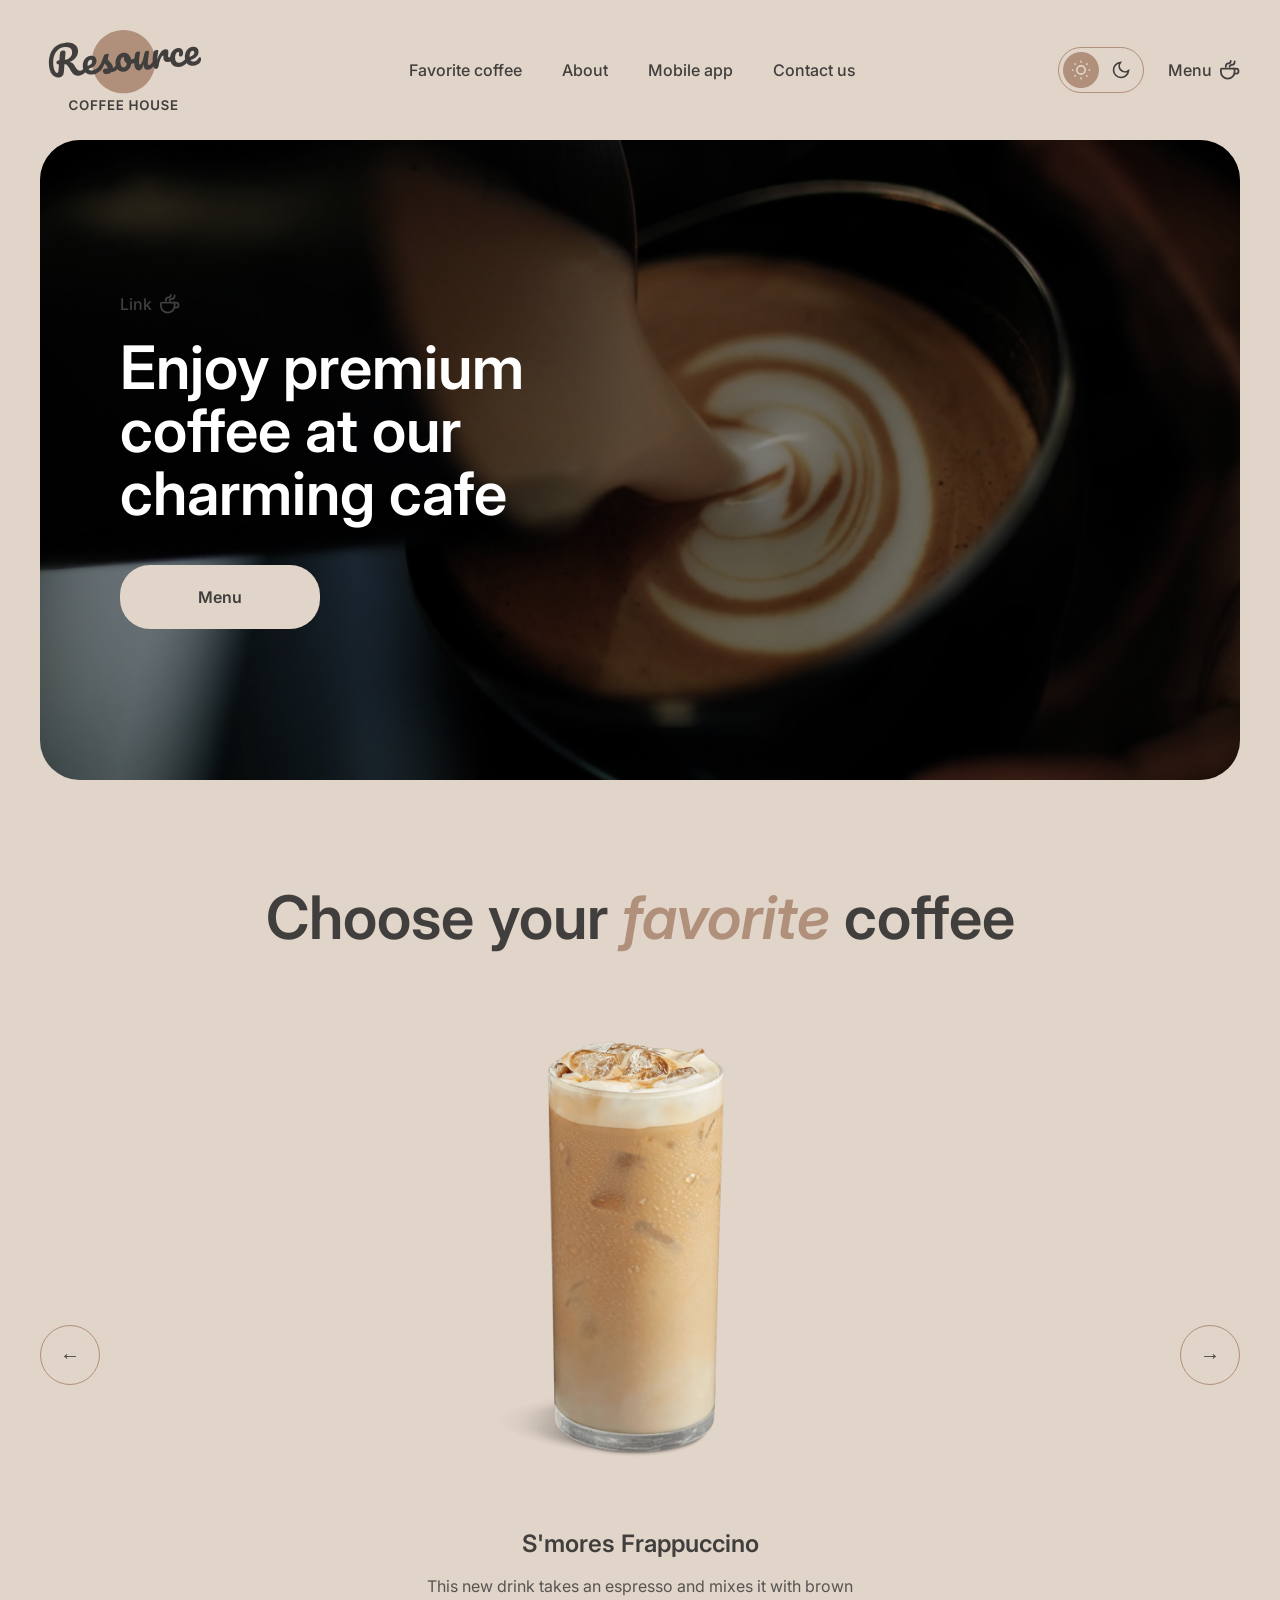
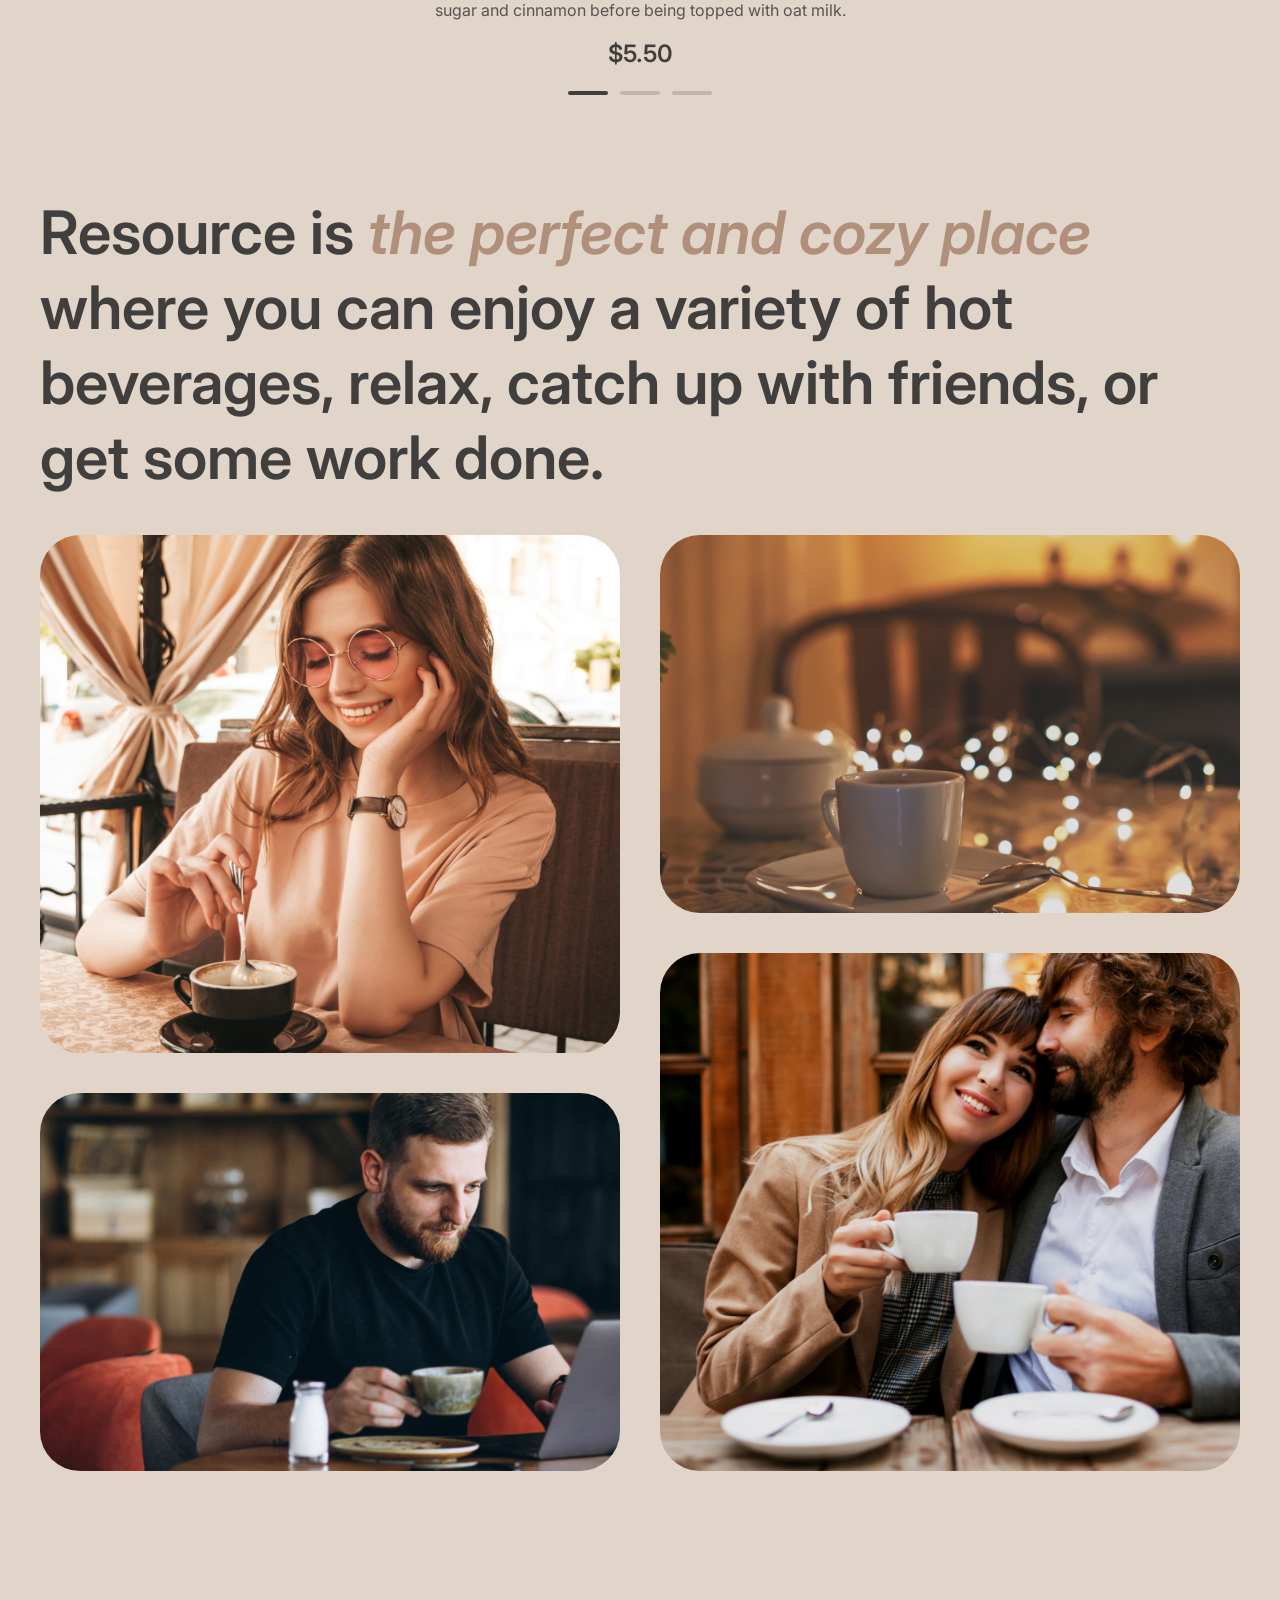
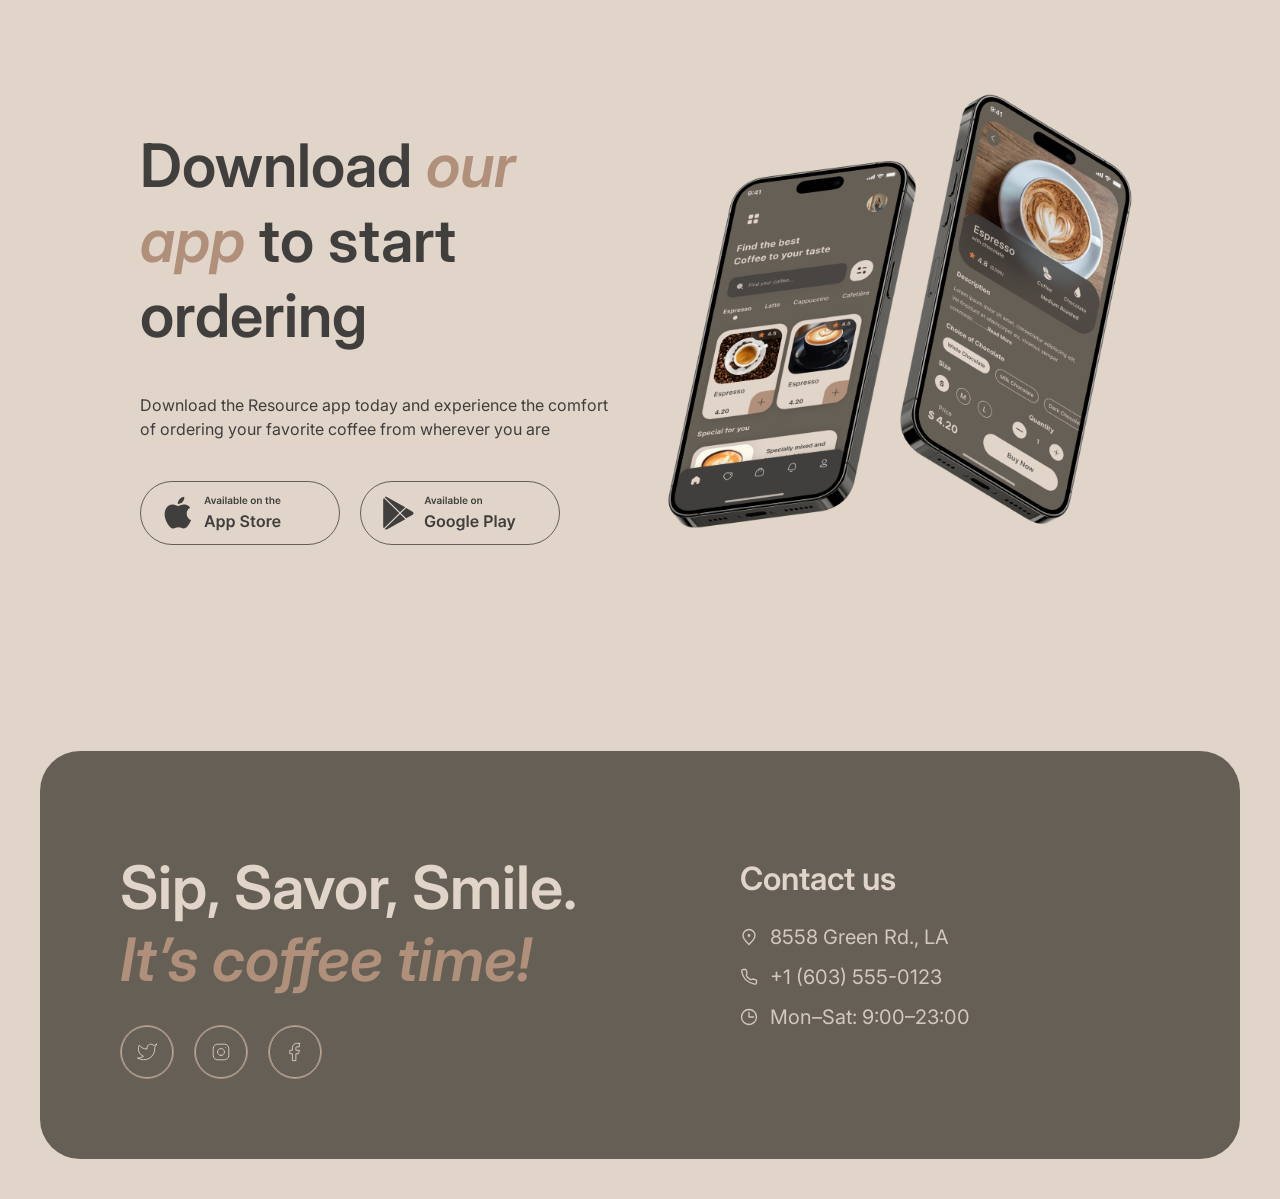
==== commit 16e8c282: "Fix: Restored the colors of the application button SVG icons and their hover states. Created a separ" ====
--- a/index.html
+++ b/index.html
@@ -15,7 +15,7 @@
         <nav class="nav">
             <!-- Логотип-картинка -->
             <a href="#" class="logo">
-                <img src="logo.svg" alt="Resource Coffee House">
+                <img src="assets/icons/logo.svg" alt="Resource Coffee House">
             </a>
             
             <!-- Навигационное меню -->
@@ -43,7 +43,7 @@
     <!-- Кнопка меню с чашечкой -->
     <a href="menu.html" class="menu-link-btn">
         Menu
-        <img src="Menu cup.svg" alt="Cup" class="menu-icon">
+        <img src="assets/icons/Menu-cup.svg" alt="Cup" class="menu-icon">
     </a>
 </div>
         </nav>
@@ -55,7 +55,7 @@
                 <div class="hero-content">
                     <!-- Верхняя ссылка с иконкой чашечки -->
                     <a href="menu.html" class="hero-link-top">
-                        Link <img src="Menu cup.svg" alt="Cup" class="menu-icon">
+                        Link <img src="assets/icons/Menu-cup.svg" alt="Cup" class="menu-icon">
                     </a>
             
                      <h1 class="hero-title">Enjoy premium<br>coffee at our<br>charming cafe</h1>
@@ -75,7 +75,7 @@
 
         <!-- Карточка напитка -->
         <div class="coffee-card">
-            <img src="coffee-slider-1.png" alt="S'mores Frappuccino">
+            <img src="assets/images/coffee-slider-1.png" alt="S'mores Frappuccino">
             <h3>S'mores Frappuccino</h3>
             <p>This new drink takes an espresso and mixes it with brown sugar and cinnamon before being topped with oat milk.</p>
             <div class="price">$5.50</div>
@@ -101,13 +101,13 @@
             <div class="about-grid">
 
                 <div class="about-column left-column">
-                    <img src="about-1.jpg" alt="">
-                    <img src="about-3.jpg" alt="">
+                    <img src="assets/images/about-1.jpg" alt="">
+                    <img src="assets/images/about-3.jpg" alt="">
                 </div>
 
                 <div class="about-column right-column">
-                    <img src="about-2.jpg" alt="">
-                    <img src="about-4.jpg" alt="">
+                    <img src="assets/images/about-2.jpg" alt="">
+                    <img src="assets/images/about-4.jpg" alt="">
                 </div>
 
             </div>
@@ -128,19 +128,23 @@
                     </p>
 
                    <div class="app-buttons">
+
                         <a href="#" class="store-btn">
-                            <img src="AppState-default.svg">
+                            <img src="assets/icons/AppState-default.svg" class="default" alt="App Store">
+                            <img src="assets/icons/AppState-hover.svg" class="hover" alt="">
                         </a>
 
                         <a href="#" class="store-btn">
-                            <img src="GoogleState-default.svg">
+                            <img src="assets/icons/GoogleState-default.svg" class="default" alt="Google Play">
+                            <img src="assets/icons/GoogleState-hover.svg" class="hover" alt="">
                         </a>
+
                     </div>
                 </div>
 
 
                 <div class="app-images">
-                    <img src="mobile-screens.png">
+                    <img src="assets/images/mobile-screens.png">
                 </div>
 
             </div>
@@ -154,9 +158,9 @@
                 <h2>Sip, Savor, Smile.</h2>
                 <p class="footer-subtitle">It’s coffee time!</p>
                 <div class="socials">
-                    <a href="#" class="social-icon"><img src="twitter.svg" alt="Twitter"></a>
-                    <a href="#" class="social-icon"><img src="instagram.svg" alt="Instagram"></a>
-                    <a href="#" class="social-icon"><img src="facebook.svg" alt="Facebook"></a>
+                    <a href="#" class="social-icon"><img src="assets/icons/Twitter.svg" alt="Twitter"></a>
+                    <a href="#" class="social-icon"><img src="assets/icons/Instagram.svg" alt="Instagram"></a>
+                    <a href="#" class="social-icon"><img src="assets/icons/Facebook.svg" alt="Facebook"></a>
                 </div>
             </div>
             <div class="footer-right">
@@ -164,17 +168,17 @@
                 <h3>Contact us</h3>
 
                  <p>
-                    <img src="pin-alt.svg" alt="">
+                    <img src="assets/icons/pin-alt.svg" alt="">
                     8558 Green Rd., LA
                 </p>
 
                 <p>
-                    <img src="phone.svg" alt="">
+                    <img src="assets/icons/phone.svg" alt="">
                      +1 (603) 555-0123
                 </p>
 
                 <p>
-                    <img src="clock.svg" alt="">
+                    <img src="assets/icons/clock.svg" alt="">
                     Mon–Sat: 9:00–23:00
                 </p>
 
--- a/style.css
+++ b/style.css
@@ -182,7 +182,7 @@
     position: relative;
     width: 100%;
     min-height: 640px;
-    background-image: url('img-hero.jpg');
+    background-image: url('assets/images/img-hero.jpg');
     background-size: cover;
     background-position: center;
     border-radius: 40px;
@@ -285,9 +285,22 @@
 }
 
 
-.store-btn img {
-    width: 200px;
-    height: auto;
+.store-btn {
+    display: block;
+}
+
+.store-btn .hover {
+    display: none;
+}
+
+
+.store-btn:hover .default {
+    display: none;
+}
+
+
+.store-btn:hover .hover {
+    display: block;
 }
 
 
@@ -710,4 +723,430 @@
         flex-direction: column;
         padding: 40px 20px;
     }
+}
+
+/* ==========================
+   MENU PAGE страница
+========================== */
+/* Заголовок меню */
+
+.menu-header {
+    text-align: center;
+    margin-bottom: 40px;
+}
+
+
+.menu-header h1 {
+    font-size: 60px;
+    font-weight: 600;
+    line-height: 125%;
+    color: var(--text-primary);
+    max-width: 900px;
+    margin: 0 auto 40px;
+}
+
+
+.menu-header h1 em {
+    font-style: italic;
+    color: var(--accent-color);
+}
+
+
+/* Кнопки категорий */
+
+.category-buttons {
+    display: flex;
+    justify-content: center;
+    gap: 12px;
+}
+
+
+.cat-btn {
+    display: flex;
+    align-items: center;
+    gap: 8px;
+
+    border: 1px solid var(--border-primary);
+    background: transparent;
+    color: var(--text-primary);
+
+    padding: 8px 16px;
+    border-radius: 100px;
+
+    font-size: 16px;
+    font-weight: 600;
+
+    cursor: pointer;
+
+    transition: 0.3s ease;
+}
+
+/* Иконки категорий */
+.cat-btn img {
+    width: 18px;
+    height: 18px;
+    object-fit: contain;
+}
+
+
+.cat-btn.active {
+    background-color: var(--footer-bg);
+    color: var(--footer-text);
+}
+
+
+.cat-btn:hover {
+    background-color: var(--footer-bg);
+    color: var(--footer-text);
+}
+
+/* Переключение категорий меню */
+
+.category-section {
+    display: none;
+}
+
+.category-section.active-category {
+    display: block;
+}
+
+ /* =========================
+   PRODUCT MODAL
+========================= */
+
+.modal {
+    display: none;
+
+    position: fixed;
+    inset: 0;
+
+    background: rgba(0,0,0,0.55);
+
+    justify-content: center;
+    align-items: center;
+
+    z-index: 1000;
+
+    padding: 20px;
+}
+
+
+.modal.active {
+    display: flex;
+}
+
+
+
+.modal-content {
+
+    width: 800px;
+    min-height: 504px;
+
+    background: var(--bg-color);
+
+    border-radius: 30px;
+
+    padding: 24px;
+
+    display: flex;
+
+    gap: 32px;
+
+    box-sizing: border-box;
+
+}
+
+
+
+/* Фото */
+
+.modal-image {
+
+    width: 310px;
+    height: 310px;
+
+    flex-shrink: 0;
+
+    object-fit: cover;
+
+    border-radius: 24px;
+
+}
+
+
+
+/* Правая часть */
+
+.modal-info {
+
+    flex: 1;
+
+    display: flex;
+
+    flex-direction: column;
+
+    min-width: 0;
+
+}
+
+
+
+/* Заголовок */
+
+.modal-title {
+
+    font-size: 24px;
+
+    font-weight: 600;
+
+    margin: 0 0 16px;
+
+}
+
+
+
+/* Описание */
+
+.modal-description {
+
+    font-size: 16px;
+
+    line-height: 1.4;
+
+    margin-bottom: 24px;
+
+}
+
+
+
+/* Заголовки Size/Additives */
+
+.modal-option h4 {
+
+    font-size: 16px;
+
+    font-weight: 400;
+
+    margin: 0 0 12px;
+
+}
+
+
+
+/* кнопки выбора */
+
+.option-buttons {
+
+    display: flex;
+
+    gap: 8px;
+
+    flex-wrap: wrap;
+
+}
+
+
+.option-buttons button {
+
+    height: 44px;
+
+    padding: 0 20px;
+
+    border-radius: 100px;
+
+    border: 1px solid var(--border-primary);
+
+    background: transparent;
+
+    font-size: 16px;
+
+}
+
+
+
+.modal-total {
+
+    display: flex;
+
+    justify-content: space-between;
+
+    align-items: center;
+
+    margin-top: 32px;
+
+    padding-top: 24px;
+
+    border-top: 1px solid var(--border-primary);
+
+}
+
+.modal-note {
+
+    display: flex;
+
+    gap: 12px;
+
+    margin-top: 16px;
+
+    font-size: 10px;
+
+    line-height: 140%;
+
+    color: var(--text-primary);
+
+}
+
+
+.modal-total span,
+.modal-price {
+
+    font-size: 24px;
+
+    font-weight: 600;
+
+}
+
+
+
+/* Close */
+
+.modal-close {
+
+    width: 438px;
+    max-width: 100%;
+
+    height: 44px;
+
+    margin-top: 24px;
+
+    align-self: center;
+
+
+    border-radius: 100px;
+
+    border: 1px solid var(--border-primary);
+
+    background: transparent;
+
+    font-size: 16px;
+
+    cursor: pointer;
+
+}
+
+
+
+/* Адаптив */
+
+@media (max-width: 850px) {
+
+    .modal-content {
+
+        flex-direction: column;
+
+        align-items: center;
+
+        width: 100%;
+
+        max-height: 90vh;
+
+        overflow-y: auto;
+
+    }
+
+
+    .modal-image {
+
+        width: 280px;
+
+        height: 280px;
+
+    }
+
+
+    .modal-close {
+
+        position: static;
+
+        transform: none;
+
+        margin-top: 24px;
+
+    }
+
+
+    .modal-total {
+
+        margin-bottom: 20px;
+
+    }
+
+}
+/* ==========================
+   MENU CATALOG
+========================== */
+
+.menu-catalog {
+    width: 100%;
+}
+
+
+.catalog-grid {
+    display: grid;
+    grid-template-columns: repeat(4, 1fr);
+    gap: 30px;
+}
+
+
+/* Карточка */
+
+.menu-card {
+    border: 1px solid rgba(90, 80, 70, 0.2);
+    border-radius: 30px;
+    overflow: hidden;
+    background: transparent;
+}
+
+
+/* Фото */
+
+.menu-card img {
+    width: 100%;
+    aspect-ratio: 1 / 1;
+    object-fit: cover;
+    display: block;
+    border-radius: 30px;
+}
+
+
+/* Текст внутри */
+
+.card-info {
+    padding: 16px;
+}
+
+
+.card-info h3 {
+    font-size: 24px;
+    font-weight: 600;
+    margin-bottom: 12px;
+}
+
+
+.card-info p {
+    font-size: 16px;
+    line-height: 150%;
+    margin-bottom: 20px;
+}
+
+
+.price {
+    font-size: 20px;
+    font-weight: 600;
+}
+
+/* Отступ перед footer */
+
+.menu-catalog {
+    margin-bottom: 100px;
 }
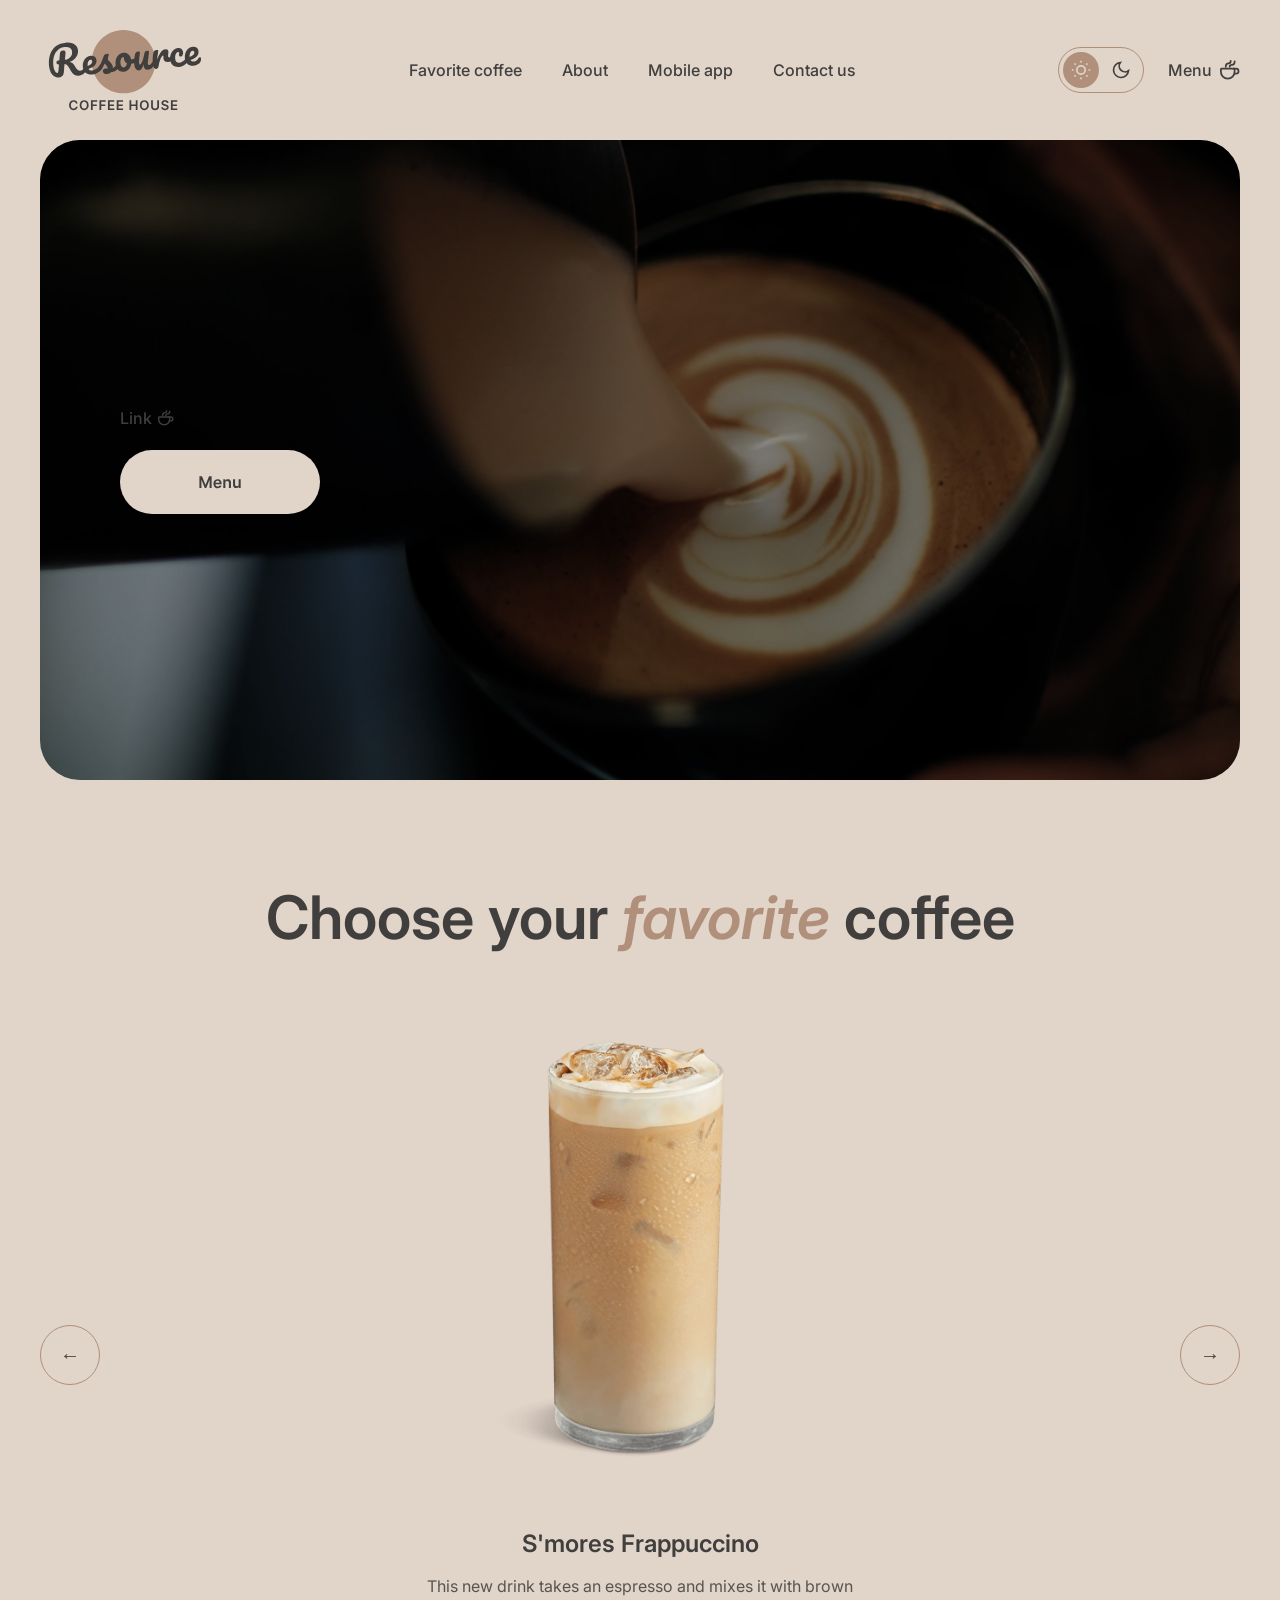
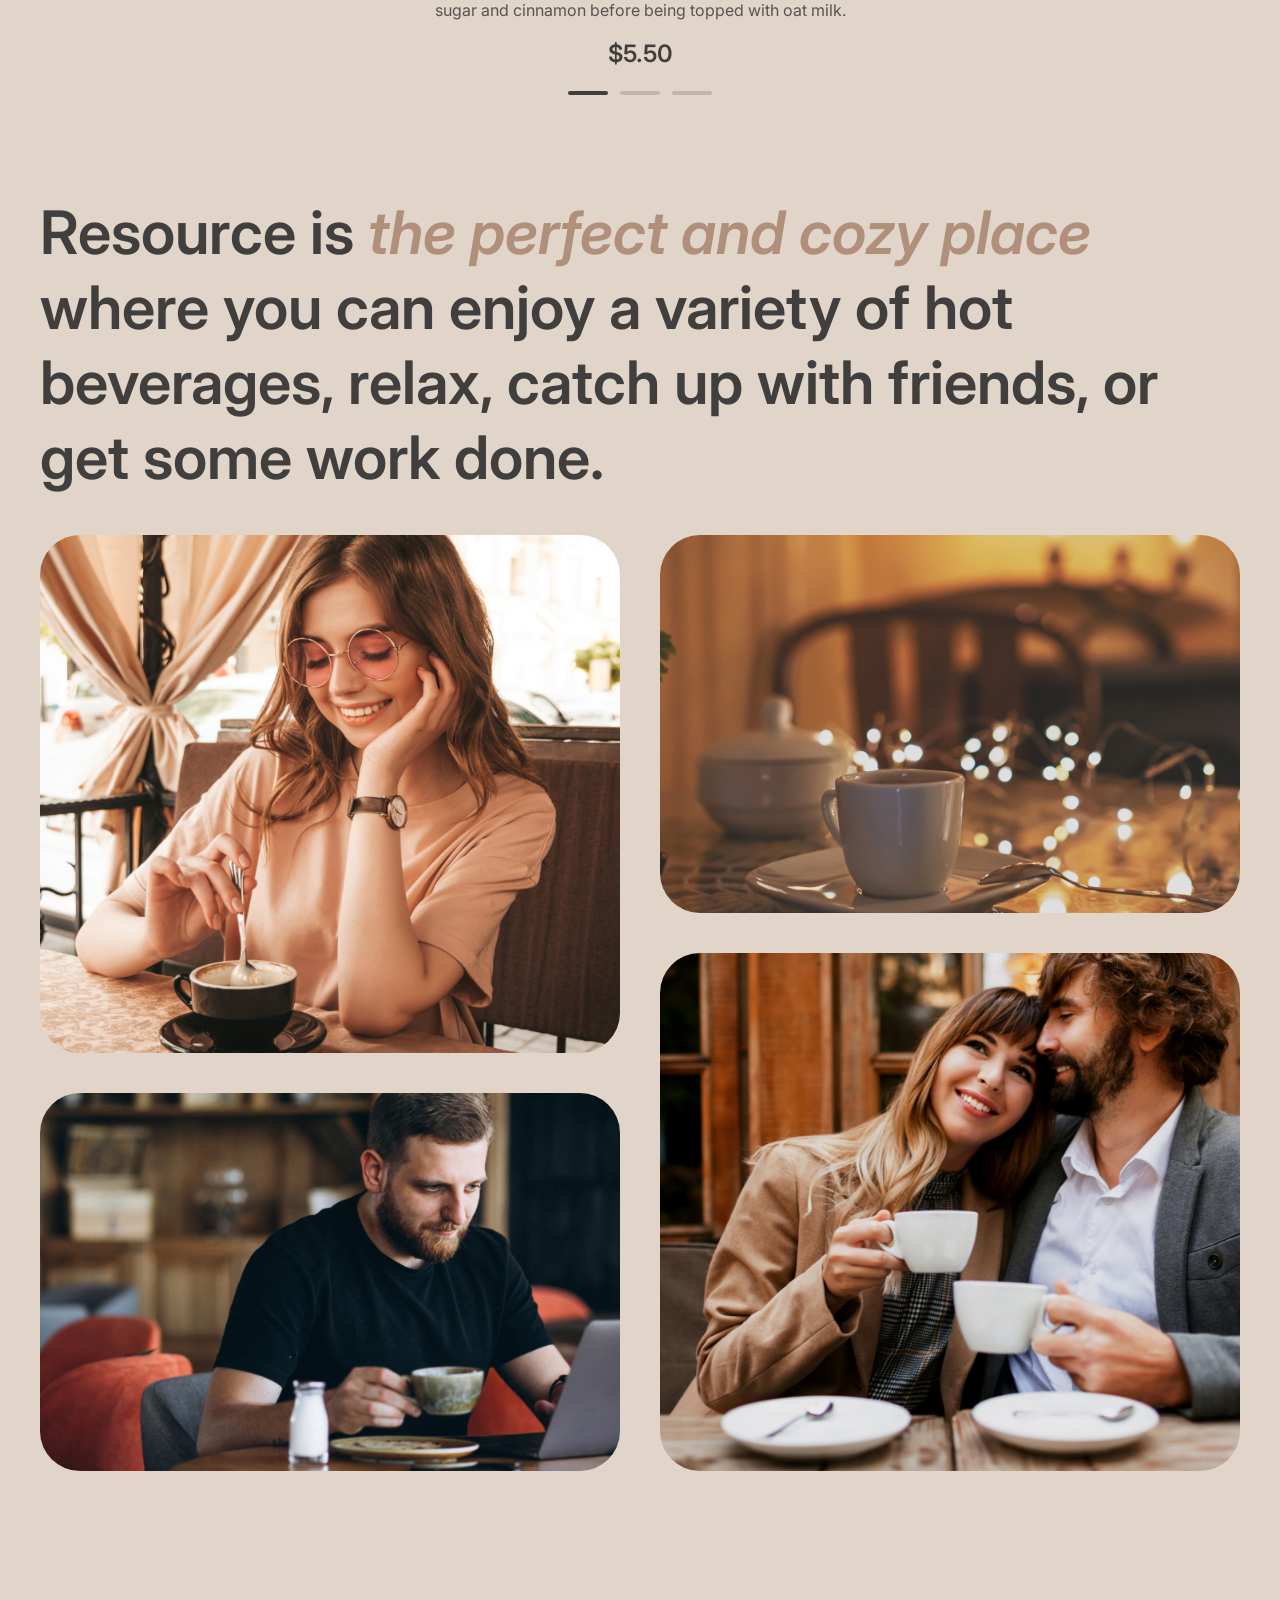
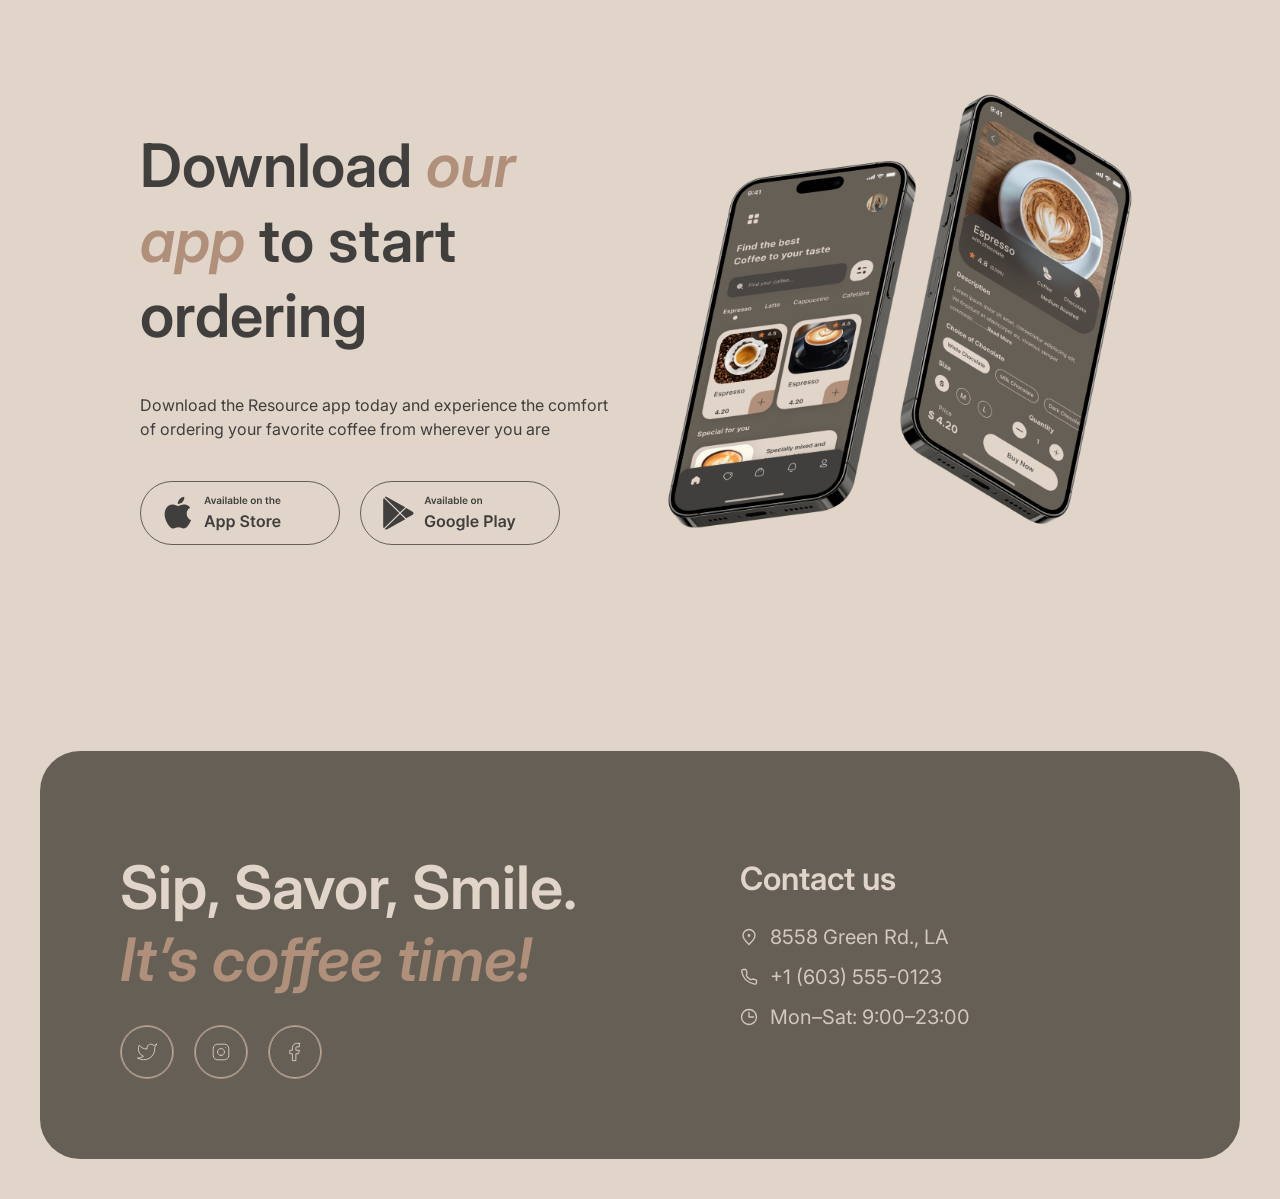
==== commit 66374a47: "fix: improve header and hero menu interactions" ====
--- a/index.html
+++ b/index.html
@@ -53,15 +53,37 @@
         <main>
             <section class="hero">
                 <div class="hero-content">
-                    <!-- Верхняя ссылка с иконкой чашечки -->
-                    <a href="menu.html" class="hero-link-top">
-                        Link <img src="assets/icons/Menu-cup.svg" alt="Cup" class="menu-icon">
+
+                    <!-- верхняя ссылка -->
+                    <a href="#" class="hero-link-top">
+
+                        <span>Link</span>
+
+                        <img 
+                            src="assets/icons/Menu-cup.svg"
+                            alt=""
+                        >
+
                     </a>
-            
-                     <h1 class="hero-title">Enjoy premium<br>coffee at our<br>charming cafe</h1>
-            
-                     <!-- Большая кнопка Menu размером 200x64px -->
-                    <a href="menu.html" class="hero-btn">Menu</a>
+
+
+                    <!-- кнопка -->
+                    <a href="menu.html" class="hero-btn">
+
+                        <img 
+                            src="assets/icons/menu-default.svg"
+                            class="menu-default"
+                            alt="Menu"
+                        >
+
+                        <img 
+                            src="assets/icons/menu-hover.svg"
+                            class="menu-hover"
+                            alt="Menu"
+                        >
+
+                    </a>
+
                 </div>
             </section>
 
--- a/style.css
+++ b/style.css
@@ -151,7 +151,7 @@
 }
 
 .menu-link-btn:hover {
-    color: var(--accent-color);
+    color: #403F3D;
 }
 
 .menu-link-btn::after {
@@ -161,12 +161,11 @@
     left: 0;
     width: 0;
     height: 2px;
-    background-color: var(--accent-color);
+    background-color: #403F3D;
     transition: width 0.3s ease;
 }
-
 .menu-link-btn:hover::after {
-    width: 100%;
+    width:100%;
 }
 
 .menu-icon {
@@ -409,58 +408,99 @@
 
 /* Верхняя ссылка в Hero-блоке Link (ведет себя как кнопка Menu в шапке с подчеркиванием) */
 .hero-link-top {
+
     display: inline-flex;
     align-items: center;
-    gap: 8px;
-    text-decoration: none;
-    color: #403F3D; /* Белый цвет на фоне картинки */
+    gap: 6px;
+
+    color: #403F3D;
+
     font-size: 16px;
     font-weight: 500;
+
+    text-decoration: none;
+    margin-bottom: 20px;
     position: relative;
-    margin-bottom: 20px;
-    transition: color 0.2s ease;
-}
-
-.hero-link-top:hover {
-    color: var(--accent-color);
-}
+}
+
+
+.hero-link-top img {
+
+    width: 16px;
+    height: 16px;
+
+}
+
 
 .hero-link-top::after {
-    content: '';
+
+    content: "";
+
     position: absolute;
-    bottom: -4px;
+
     left: 0;
+    bottom: -5px;
+
     width: 0;
     height: 2px;
-    background-color: var(--accent-color);
-    transition: width 0.3s ease;
-}
+
+    background-color: #403F3D;
+
+    transition: width .3s ease;
+
+}
+
 
 .hero-link-top:hover::after {
-    width: 100%;
-}
-
-/* Большая кнопка Menu внизу Hero-блока (200x64px) */
+
+    width: 100%;
+
+}
+
+
+.hero-link-top:hover {
+
+    color: #403F3D;
+
+}
+
+/* Hero Menu button */
+
 .hero-btn {
-    display: inline-flex;
-    align-items: center;
-    justify-content: center;
+    display: block;
+
     width: 200px;
     height: 64px;
-    background-color: #E1D4C9; /* Цвет капсулы из макета */
-    color: #403F3D;
-    border-radius: 30px; /* Плавное скругление по краям */
-    text-decoration: none;
-    font-size: 16px;
-    font-weight: 600;
-    transition: background-color 0.2s ease, opacity 0.2s ease;
-}
-
-.hero-btn:hover {
-    background-color: #ffffff;
+
+    position: relative;
+}
+
+
+.hero-btn img {
+    position: absolute;
+
+    width: 200px;
+    height: 64px;
+
+    left: 0;
+    top: 0;
+}
+
+
+.menu-hover {
+    opacity: 0;
+    transition: opacity .25s ease;
+}
+
+
+.hero-btn:hover .menu-default {
+    opacity: 0;
+}
+
+
+.hero-btn:hover .menu-hover {
     opacity: 1;
 }
-
 /* ==========================
    СЕКЦИЯ FAVORITE COFFEE (ФЛЕКС-СЛАЙДЕР)
    ========================== */
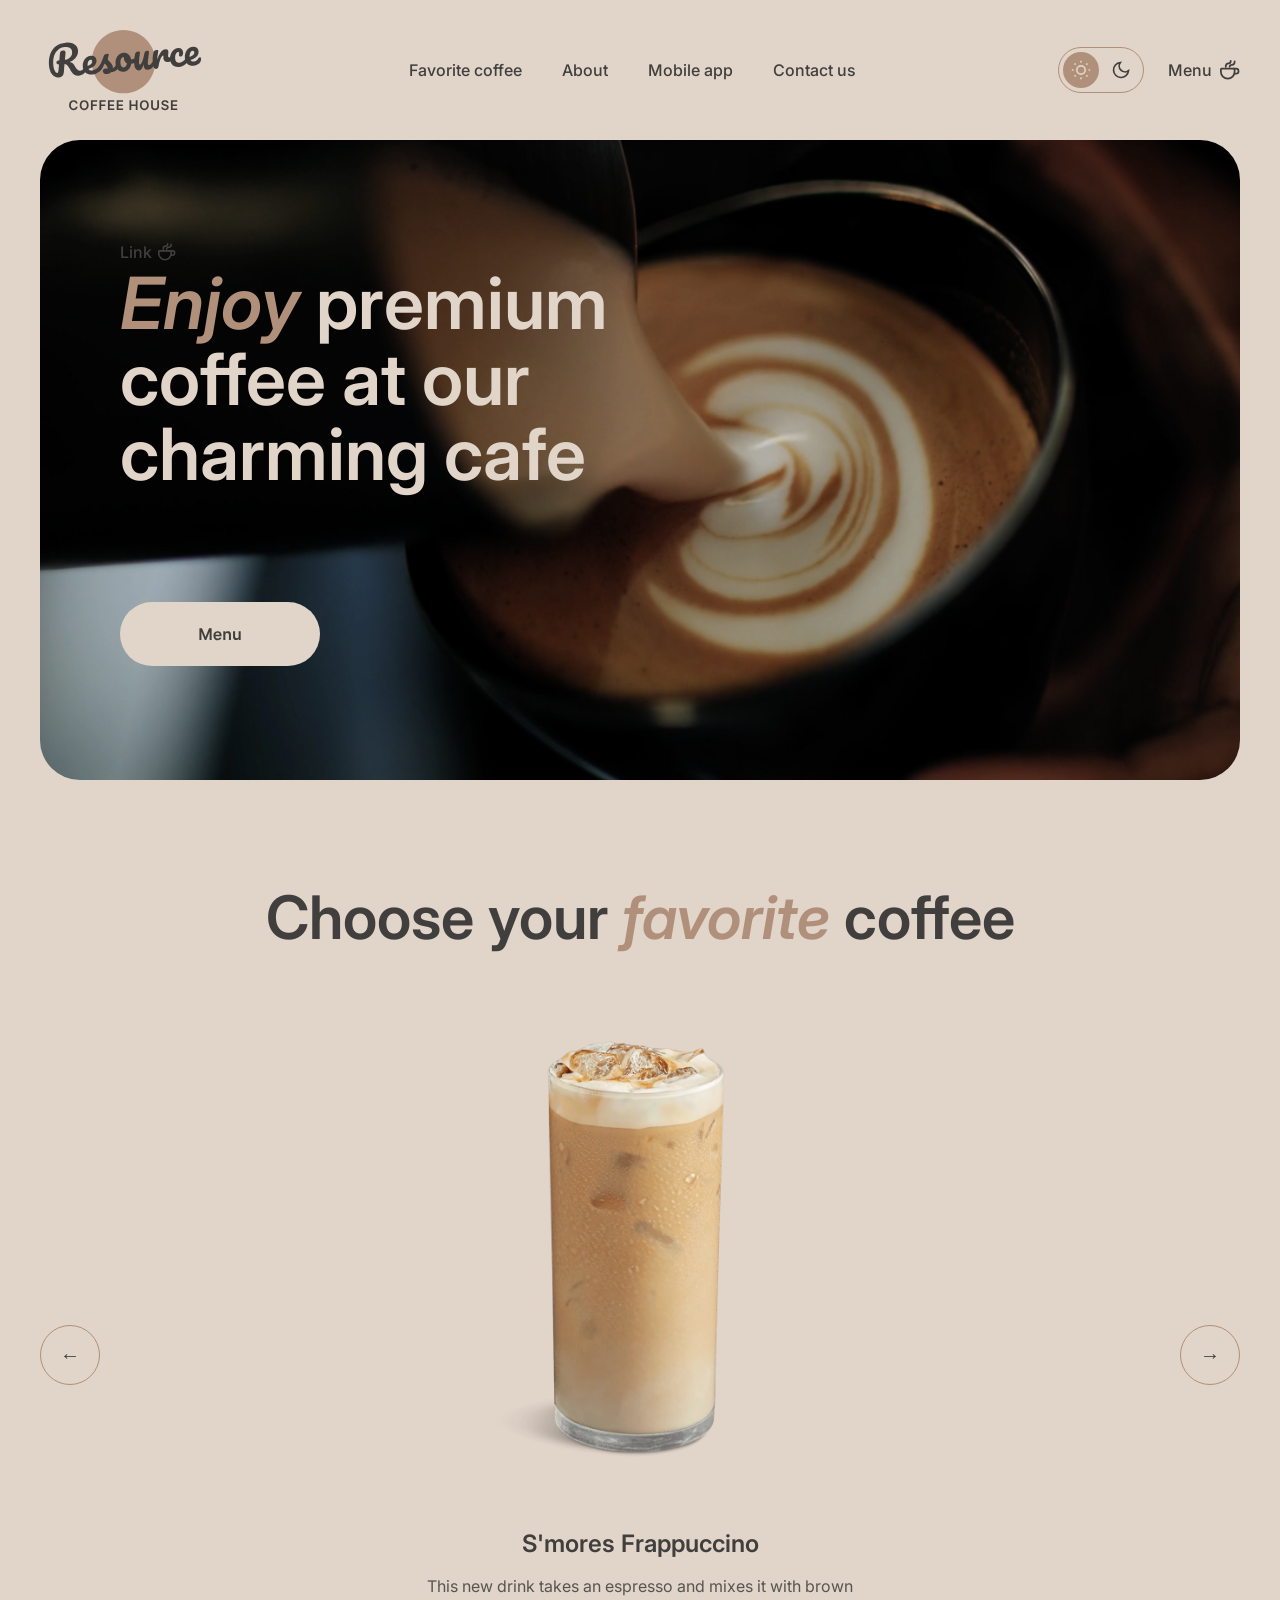
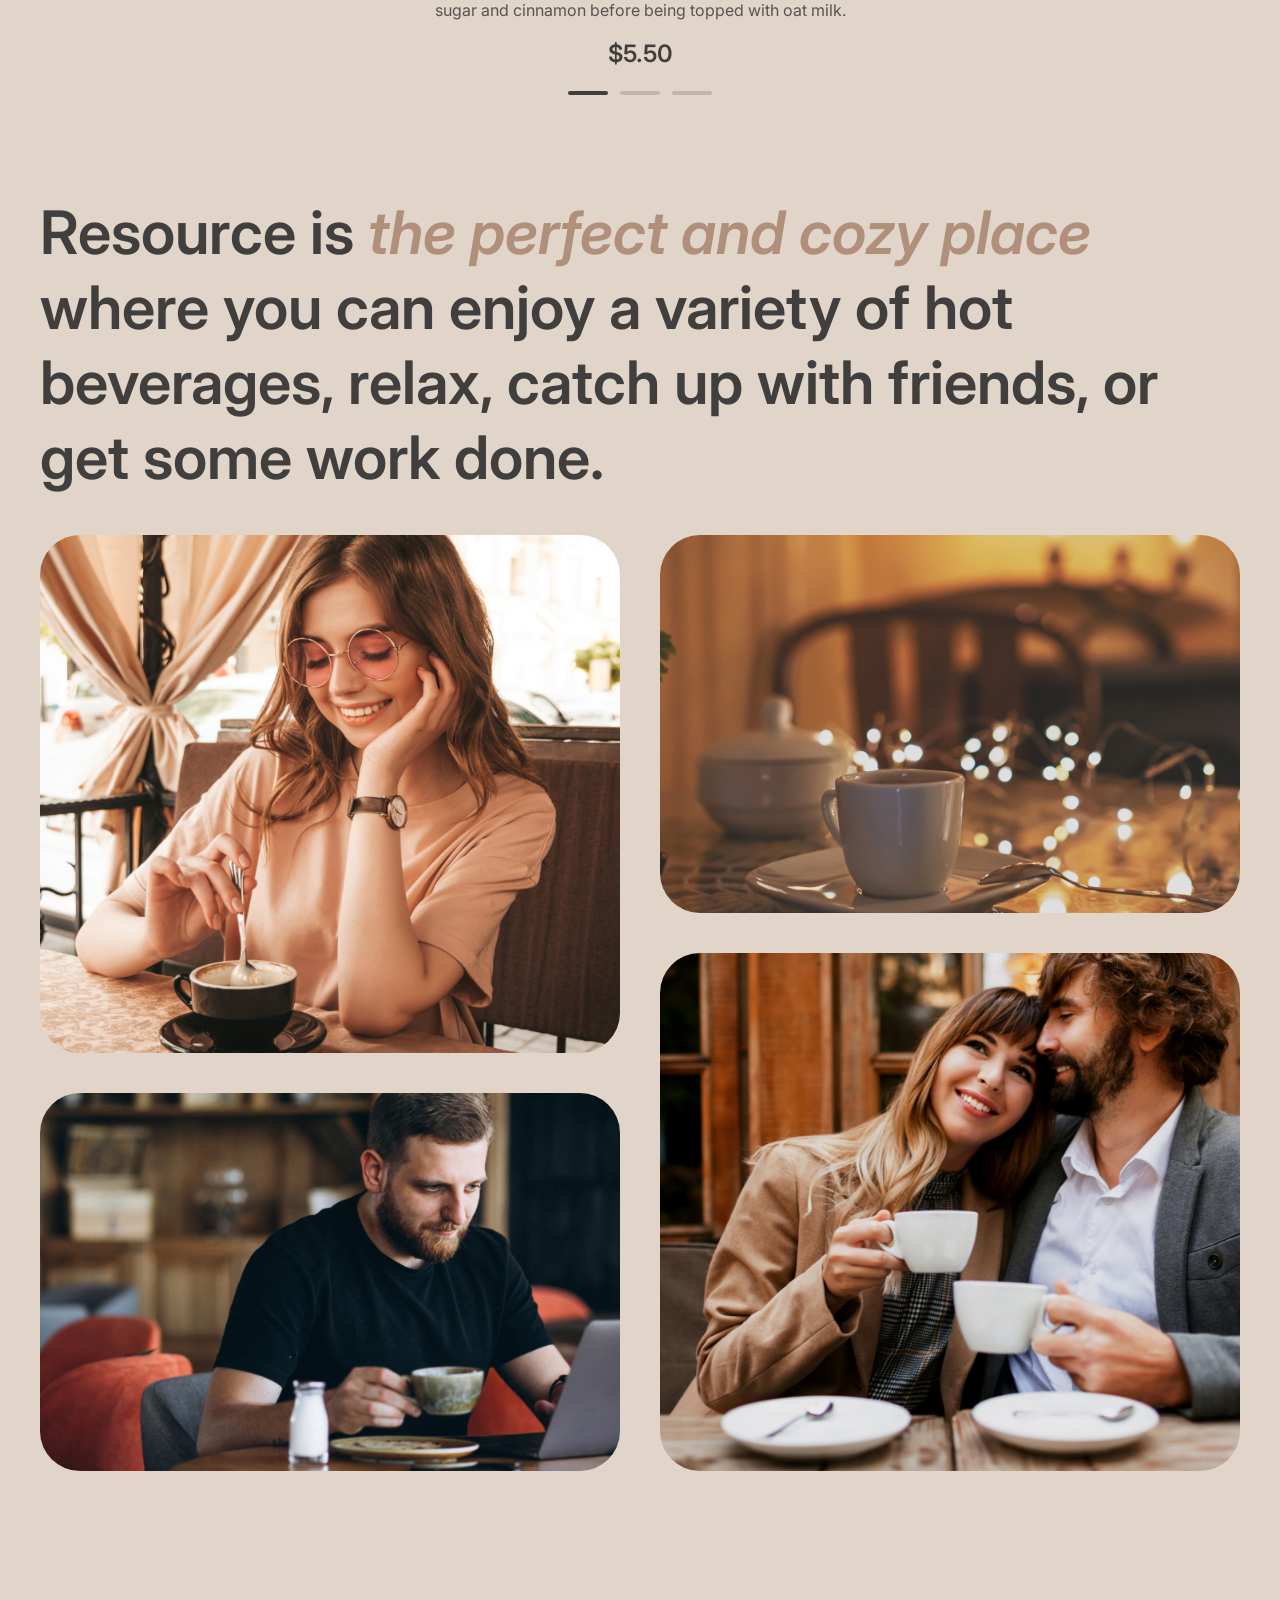
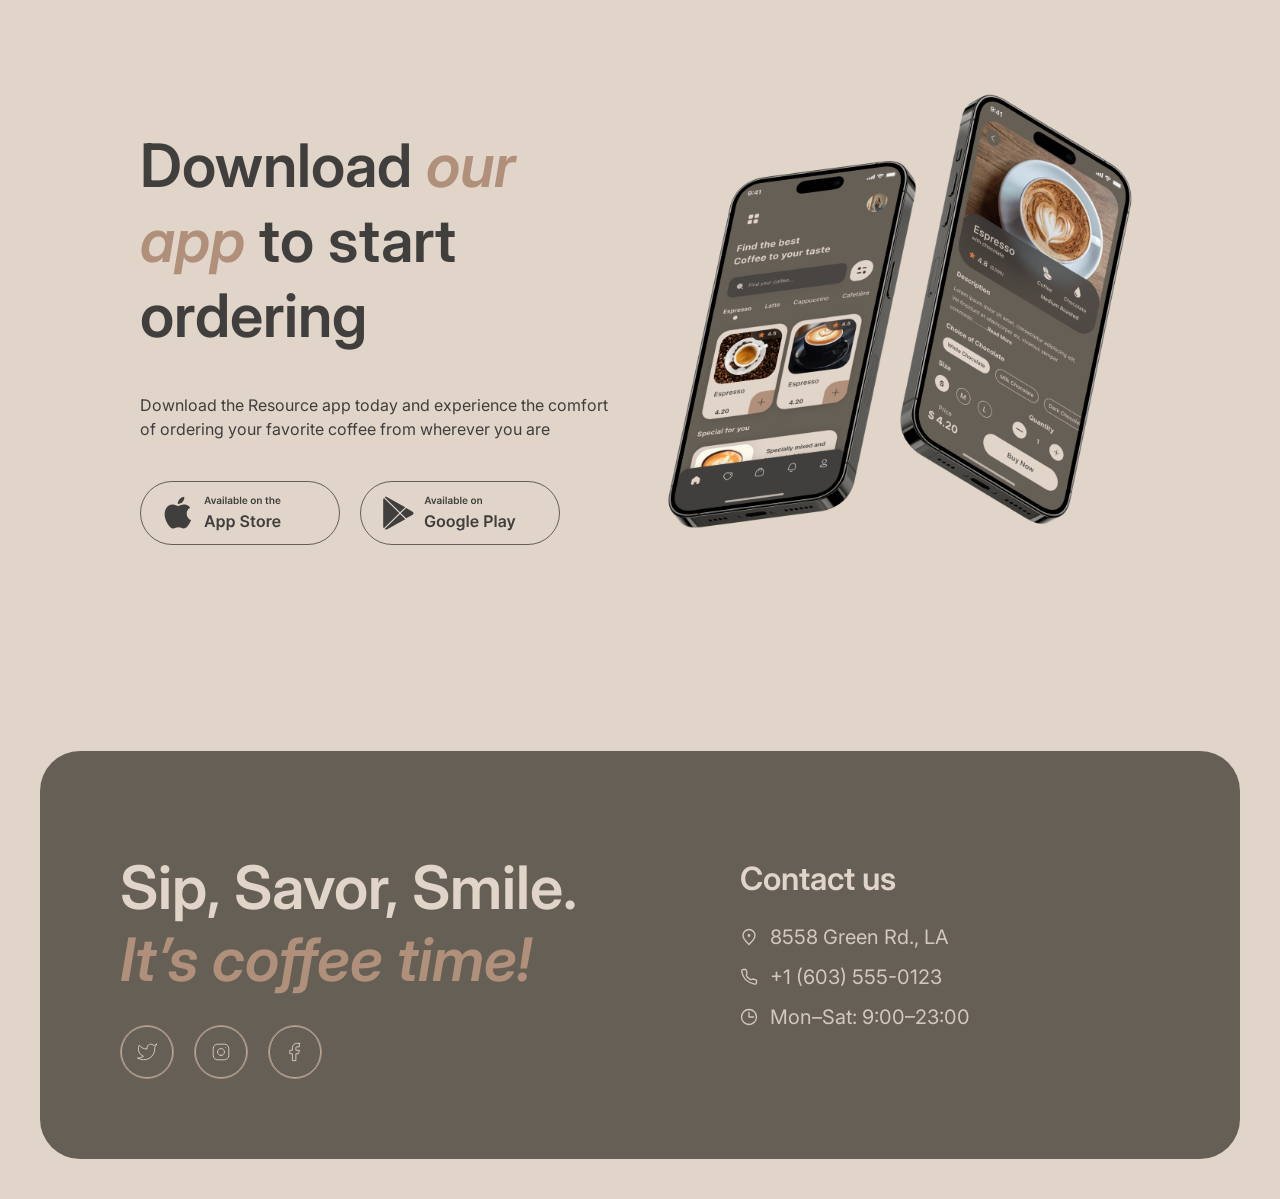
==== commit bc70d3e7: "Implement favorite coffee slider layout and update hero buttons" ====
--- a/index.html
+++ b/index.html
@@ -66,6 +66,12 @@
 
                     </a>
 
+                    <h1>
+                        <span class="accent">Enjoy</span> premium<br>
+                        coffee at our<br>
+                        charming cafe
+                    </h1>
+
 
                     <!-- кнопка -->
                     <a href="menu.html" class="hero-btn">
@@ -96,22 +102,62 @@
         <button class="slider-btn prev" aria-label="Previous slide">&#8592;</button>
 
         <!-- Карточка напитка -->
-        <div class="coffee-card">
-            <img src="assets/images/coffee-slider-1.png" alt="S'mores Frappuccino">
-            <h3>S'mores Frappuccino</h3>
-            <p>This new drink takes an espresso and mixes it with brown sugar and cinnamon before being topped with oat milk.</p>
+        <div class="coffee-slider">
+
+            <div class="coffee-card active">
+
+                <img src="assets/images/coffee-slider-1.png" alt="S'mores Frappuccino">
+
+                <h3>S'mores Frappuccino</h3>
+
+                <p>
+                    This new drink takes an espresso and mixes it with brown sugar and cinnamon before being topped with oat milk.
+                </p>
+
             <div class="price">$5.50</div>
 
-            <!-- Индикаторы слайдера (3 полоски) -->
-            <div class="slider-pagination">
-                <span class="bullet active"></span>
-                <span class="bullet"></span>
-                <span class="bullet"></span>
-            </div>
-        </div>
-
-        <!-- Кнопка «Вперед» -->
-        <button class="slider-btn next" aria-label="Next slide">&#8594;</button>
+            </div>
+
+
+            <div class="coffee-card">
+
+                <img src="assets/images/coffee-slider-2.png" alt="Caramel Macchiato">
+
+                    <h3>Caramel Macchiato</h3>
+
+                    <p>
+                    Fragrant and unique classic espresso with rich caramel-peanut syrup, with cream under whipped thick foam.
+                    </p>
+
+                <div class="price">$5.00</div>
+
+            </div>
+
+
+            <div class="coffee-card">
+
+                <img src="assets/images/coffee-slider-3.png" alt="Ice coffee">
+
+                    <h3>Ice coffee</h3>
+
+                    <p>
+                        A popular summer drink that tones and invigorates. Prepared from coffee, milk and ice.
+                    </p>
+
+                <div class="price">$4.50</div>
+
+            </div>
+
+                <!-- Индикаторы слайдера (3 полоски) -->
+                <div class="slider-pagination">
+                    <span class="bullet active"></span>
+                    <span class="bullet"></span>
+                    <span class="bullet"></span>
+                </div>
+            </div>
+    
+                <!-- Кнопка «Вперед» -->
+                <button class="slider-btn next" aria-label="Next slide">&#8594;</button>
     </div>
 </section>
 
@@ -207,5 +253,7 @@
             </div>
         </footer>
 
+    <script src="script.js"></script>
+
 </body>
 </html>        
--- a/style.css
+++ b/style.css
@@ -196,20 +196,45 @@
     content: '';
     position: absolute;
     inset: 0;
-    background-color: rgba(0, 0, 0, 0.4);
+    background-color: rgba(0, 0, 0, 0.1);
     z-index: 1;
 }
 
 .hero-content {
-    position: relative;
+    position: absolute;
+
+    left: px;
+    top: 100px;
+
+    display: flex;
+    flex-direction: column;
+    align-items: flex-start;
+
     z-index: 2;
-    color: #ffffff;
-    max-width: 530px;
+}
+
+.hero-content h1 {
+    font-size: 72px;
+    font-weight: 600;
+    line-height: 105%;
+
+    color: #E1D4C9;
+
+    margin: 0px 0 110px;
+}
+
+.hero-content h1 .accent {
+    color: var(--accent-color);
+    font-style: italic;
 }
 
 .hero-subtitle {
-    display: inline-block;
-    margin-bottom: 20px;
+    display: inline-flex;
+    align-items: center;
+    gap: 6px;
+
+    margin-bottom: 1px;
+
     font-size: 16px;
 }
 
@@ -218,6 +243,27 @@
     line-height: 1.05;
     font-weight: 600;
     margin: 0 0 40px 0;
+}
+
+/* Hero Menu button */
+.hero-btn {
+    display: block;
+
+    width: 200px;
+    height: 64px;
+
+}
+
+.hero-btn .menu-hover {
+    display: none;
+}
+
+.hero-btn:hover .menu-default {
+    display: none;
+}
+
+.hero-btn:hover .menu-hover {
+    display: block;
 }
 
 /* ==========================
@@ -419,15 +465,15 @@
     font-weight: 500;
 
     text-decoration: none;
-    margin-bottom: 20px;
+    margin-bottom: 1px;
     position: relative;
 }
 
 
 .hero-link-top img {
 
-    width: 16px;
-    height: 16px;
+    width: 18px;
+    height: 18px;
 
 }
 
@@ -532,13 +578,25 @@
 }
 
 /* Карточка напитка */
+.coffee-slider {
+    position: relative;
+    width: 100%;
+    max-width: 500px;
+}
+
+
 .coffee-card {
-    display: flex;
+    display: none;
+
     flex-direction: column;
     align-items: center;
     text-align: center;
     width: 100%;
-    max-width: 500px;
+}
+
+
+.coffee-card.active {
+    display: flex;
 }
 
 .coffee-card img {
